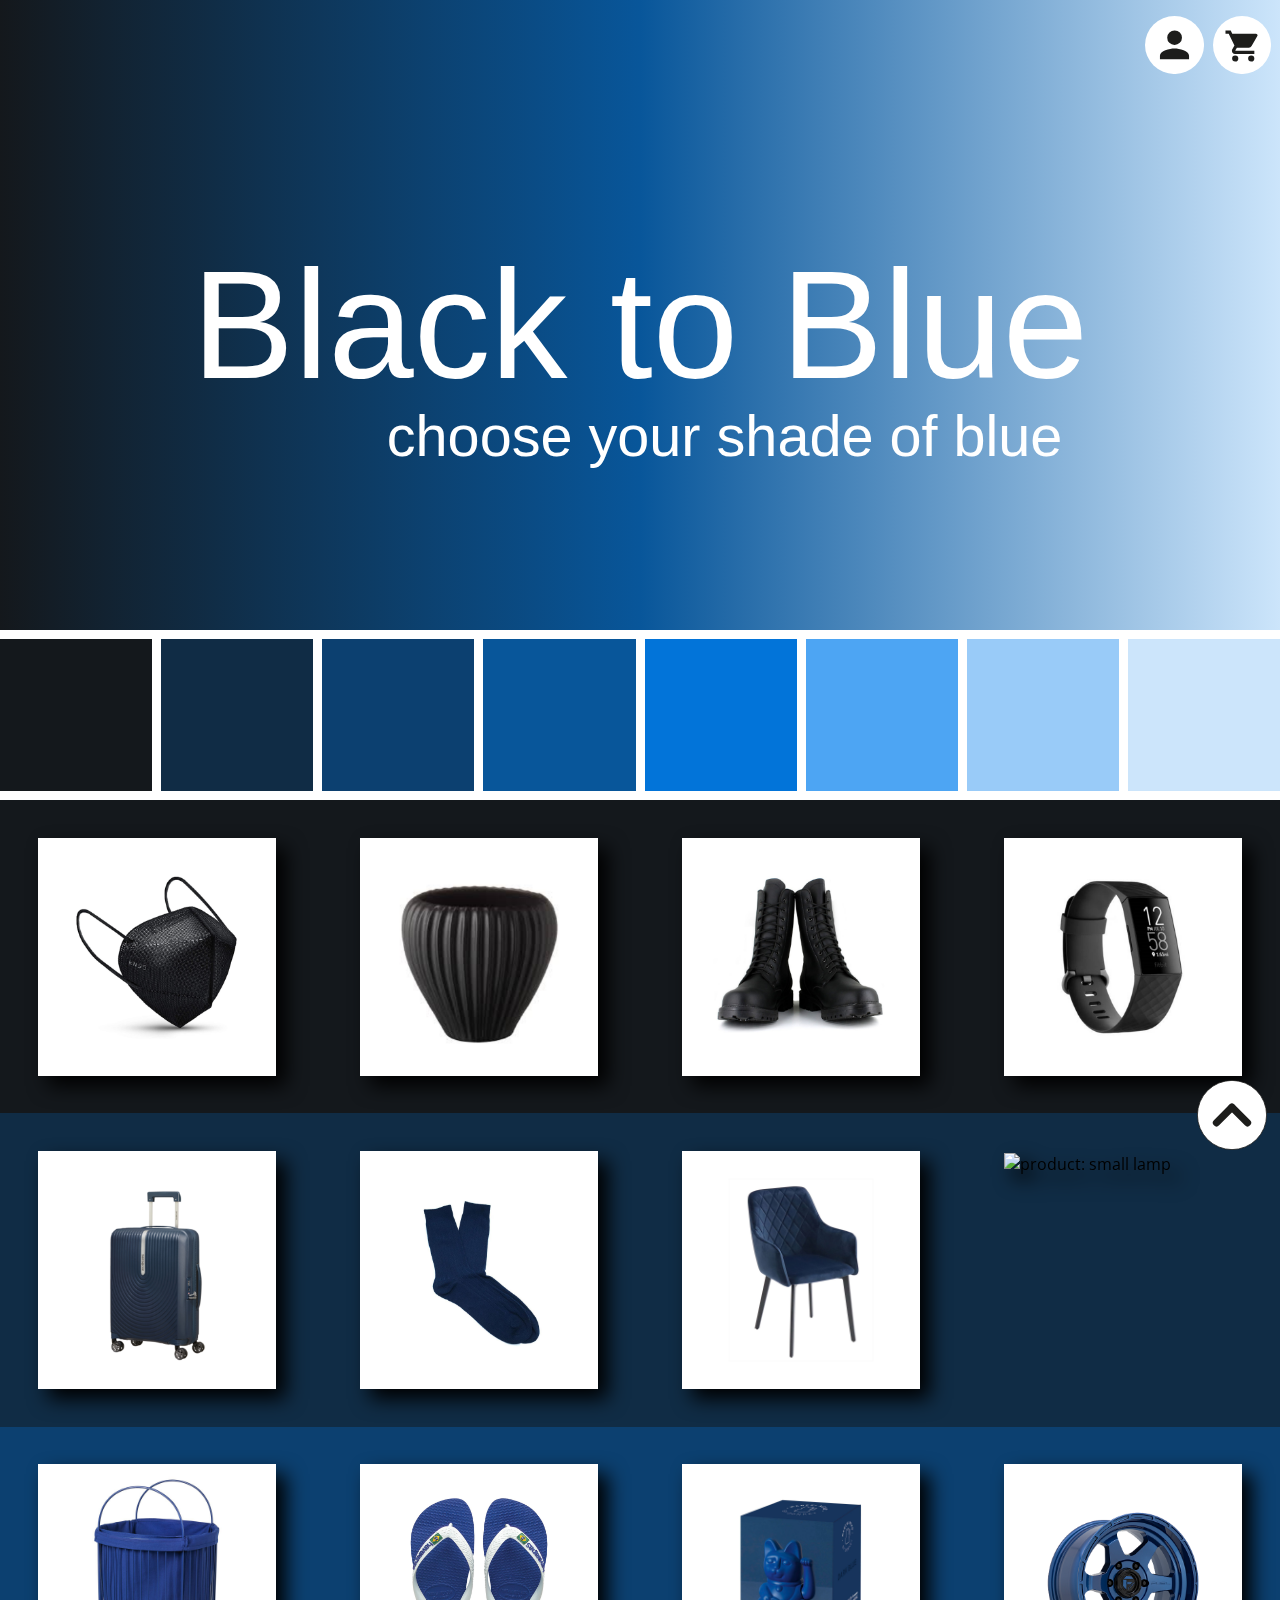
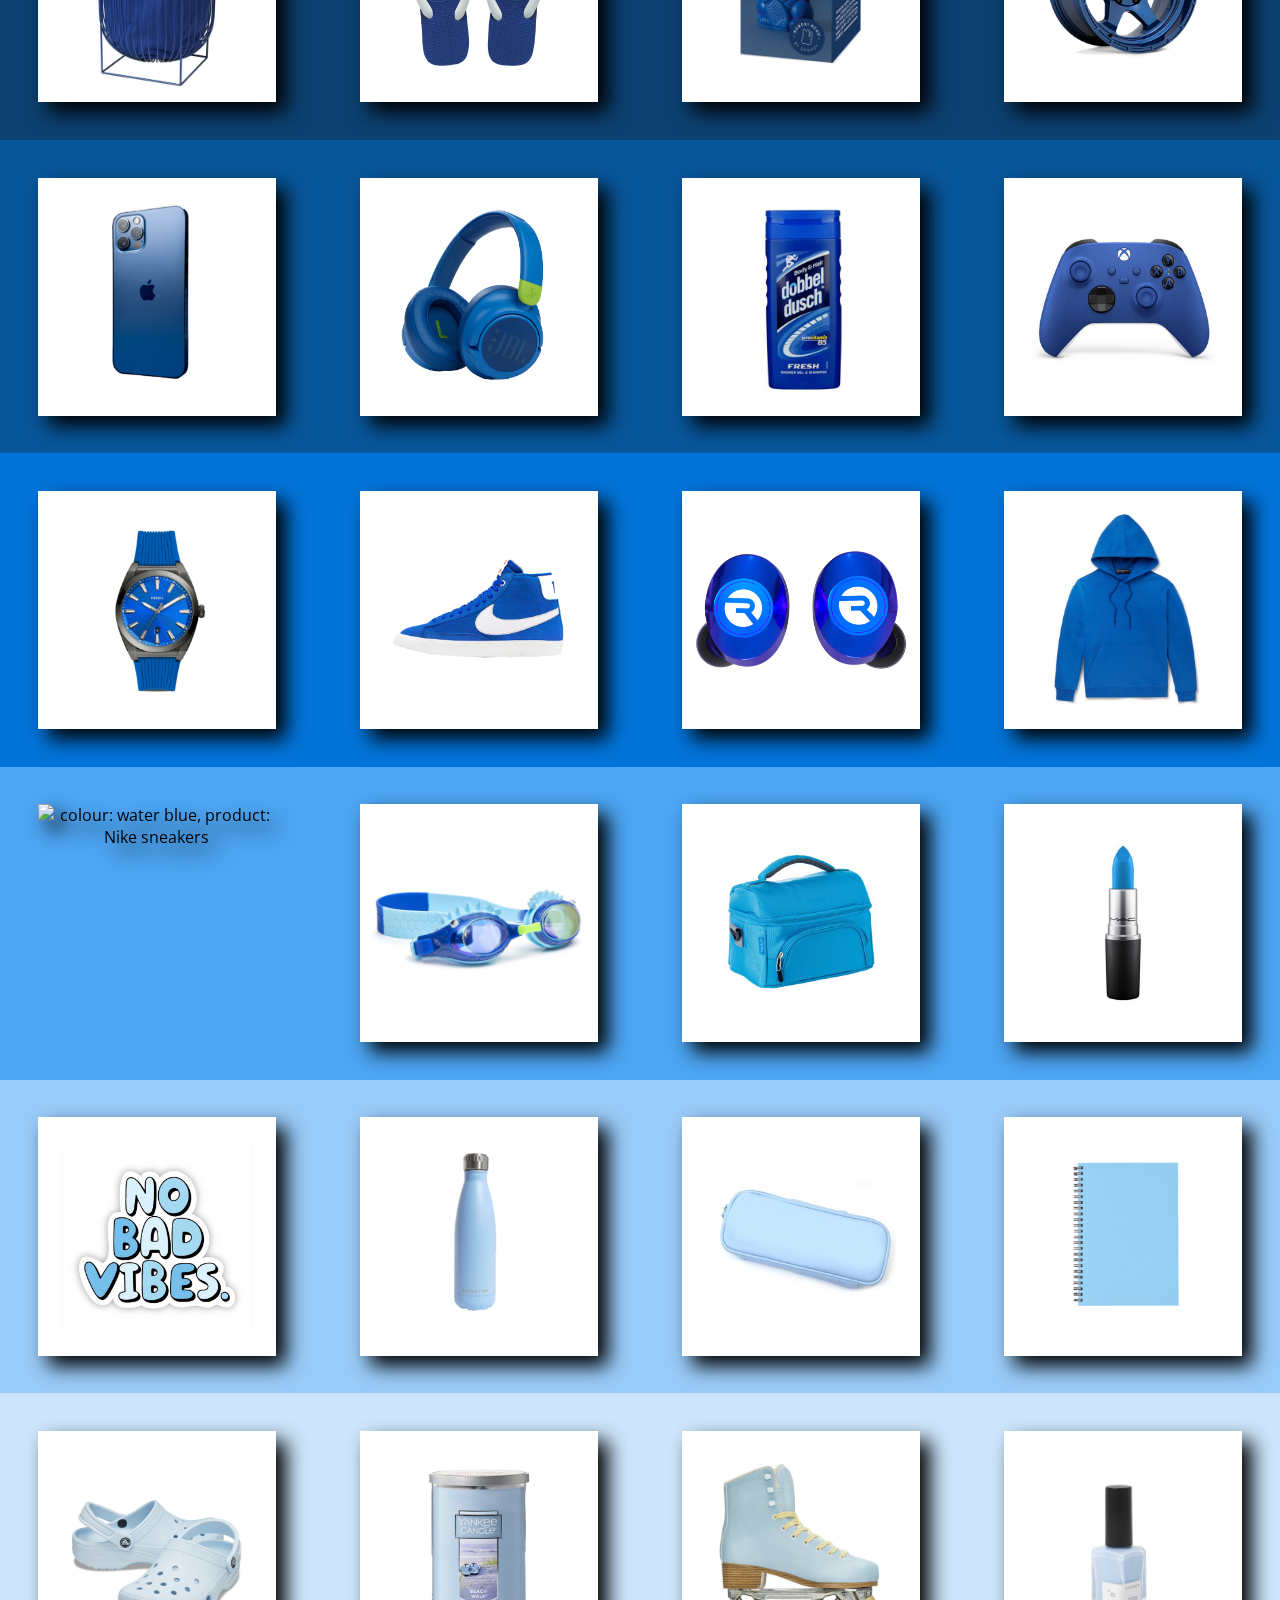
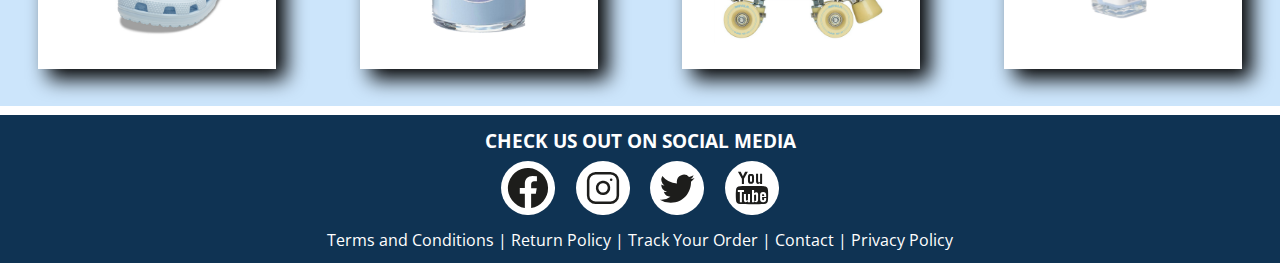
==== index.html @ 1ff7ddd4 "Changes" ====
<!DOCTYPE html>
<html lang="en">
<head>
    <meta charset="UTF-8">
    <meta http-equiv="X-UA-Compatible" content="IE=edge">
    <meta name="viewport" content="width=device-width, initial-scale=1.0">
    <link rel="stylesheet" type="text/css" href="reusables.css"/>
    <link rel="stylesheet" type="text/css" href="index.css"/>
    <link rel="stylesheet" href="https://use.typekit.net/ugk7ood.css">
    <title>Black to Blue</title>
</head>
<body>
    <main>
        <div class="navigation">
            <div class="navigation-left"></div>
            <div class="navigation-center"></div>
            <div class="navigation-right">
                <a href="account.html"><img class="upper-icon" src="Icons/icon-account.svg"></a>
                <a href="shoppingcart.html"><img class="upper-icon" src="Icons/icon-shopping-cart.svg"></a>
            </div>
        </div>
        <div class="landing-page">
            <div class="header">
                <p class="main-header font"> Black to Blue </p>
                <a href="#shades-of-blue" class="sub-header font"> choose your shade of blue </a>
            </div>
        </div>
        <div id="shades-of-blue">
            <div class="shade shade-01"><a class="colour-link" href="#products-in-shade-01"></a></div>
            <div class="shade shade-02"><a class="colour-link" href="#products-in-shade-02"></a></div>
            <div class="shade shade-03"><a class="colour-link" href="#products-in-shade-03"></a></div>
            <div class="shade shade-04"><a class="colour-link" href="#products-in-shade-04"></a></div>
            <div class="shade shade-05"><a class="colour-link" href="#products-in-shade-05"></a></div>
            <div class="shade shade-06"><a class="colour-link" href="#products-in-shade-06"></a></div>
            <div class="shade shade-07"><a class="colour-link" href="#products-in-shade-07"></a></div>
            <div class="shade shade-08"><a class="colour-link" href="#products-in-shade-08"></a></div>
        </div>
        <div class="products-in-shade" id="products-in-shade-01">
            <div class="product"><img class="product-image" src="Products/shade-01-product-01.png" alt="product: face mask"></div>
            <div class="product"><img class="product-image" src="Products/shade-01-product-02.png" alt="product: vase"></div>
            <div class="product"><img class="product-image" src="Products/shade-01-product-03.png" alt="product: military shoes"></div>
            <div class="product"><img class="product-image" src="Products/shade-01-product-04.png" alt="product: smartwatch"></div>
        </div>
        <div class="products-in-shade" id="products-in-shade-02">
            <div class="product"><img class="product-image" src="Products/shade-02-product-01.png" alt="product: travel suitcase"></div>
            <div class="product"><img class="product-image" src="Products/shade-02-product-02.png" alt="product: long socks"></div>
            <div class="product"><img class="product-image" src="Products/shade-02-product-03.png" alt="product: elegant chair"></div>
            <div class="product"><img class="product-image" src="Products/shade-02-product-04.png" alt="product: small lamp"></div>
        </div>
        <div class="products-in-shade" id="products-in-shade-03">
            <div class="product"><img class="product-image" src="Products/shade-03-product-01.png" alt="product: hamper"></div>
            <div class="product"><img class="product-image" src="Products/shade-03-product-02.png" alt="product: flip flops"></div>
            <div class="product"><img class="product-image" src="Products/shade-03-product-03.png" alt="product: Japanese good luck talisman"></div>
            <div class="product"><img class="product-image" src="Products/shade-03-product-04.png" alt="product: rim"></div>
        </div>
        <div class="products-in-shade" id="products-in-shade-04">
            <div class="product"><img class="product-image" src="Products/shade-04-product-01.png" alt="colour: medium blue, product: IPhone case"></div>
            <div class="product"><img class="product-image" src="Products/shade-04-product-02.png" alt="colour: medium blue, product: headphones"></div>
            <div class="product"><img class="product-image" src="Products/shade-04-product-03.png" alt="colour: medium blue, product: shower gel"></div>
            <div class="product"><img class="product-image" src="Products/shade-04-product-04.png" alt="colour: medium blue, product: XBox controller"></div>
        </div>
        <div class="products-in-shade" id="products-in-shade-05">
            <div class="product">
                <a href="productpage.html">
                    <img class="product-image" src="Products/shade-05-product-01.png" alt="colour: water blue, product: elegant watch">
                </a>
            </div>
            <div class="product"><img class="product-image" src="Products/shade-05-product-02.png" alt="colour: water blue, product: Nike sneakers"></div>
            <div class="product"><img class="product-image" src="Products/shade-05-product-03.png" alt="colour: water blue, product: earbuds"></div>
            <div class="product"><img class="product-image" src="Products/shade-05-product-04.png" alt="colour: water blue, product: long-sleeve hoodie"></div>
        </div>
        <div class="products-in-shade" id="products-in-shade-06">
            <div class="product"><img class="product-image" src="Products/shade-06-product-01.png" alt="colour: water blue, product: Nike sneakers"></div>
            <div class="product"><img class="product-image" src="Products/shade-06-product-02.png" alt="colour: water blue, product: Nike sneakers"></div>
            <div class="product"><img class="product-image" src="Products/shade-06-product-03.png" alt="colour: water blue, product: Nike sneakers"></div>
            <div class="product"><img class="product-image" src="Products/shade-06-product-04.png" alt="colour: water blue, product: Nike sneakers"></div>
        </div>
        <div class="products-in-shade" id="products-in-shade-07">
            <div class="product"><img class="product-image" src="Products/shade-07-product-01.png"></div>
            <div class="product"><img class="product-image" src="Products/shade-07-product-02.png"></div>
            <div class="product"><img class="product-image" src="Products/shade-07-product-03.png"></div>
            <div class="product"><img class="product-image" src="Products/shade-07-product-04.png"></div>
        </div>
        <div class="products-in-shade" id="products-in-shade-08">
            <div class="product"><img class="product-image" src="Products/shade-08-product-01.png"></div>
            <div class="product"><img class="product-image" src="Products/shade-08-product-02.png"></div>
            <div class="product"><img class="product-image" src="Products/shade-08-product-03.png"></div>
            <div class="product"><img class="product-image" src="Products/shade-08-product-04.png"></div>
        </div>
        <div class="scroll-up-button-space">
            <a class="scroll-up" href="#">
                <img class="scroll-up-button" src="Icons/icon-scroll-up.svg">
            </a>
        </div>
    </main>
    <footer>
        <p class="footer-text footer-connect"> CHECK US OUT ON SOCIAL MEDIA </p>
        <div class="footer-icons">
            <img class="footer-icon" src="Icons/icon-footer-facebook.svg">
            <img class="footer-icon" src="Icons/icon-footer-instagram.svg">
            <img class="footer-icon" src="Icons/icon-footer-twitter.svg">
            <img class="footer-icon" src="Icons/icon-footer-youtube.svg">
        </div>
        <p class="footer-text footer-links"> Terms and Conditions | Return Policy | Track Your Order | Contact | Privacy Policy </p>
    </footer>
</body>
</html>
---- reusables.css ----
@import url("https://fonts.googleapis.com/css2?family=Open+Sans&display=swap");

* {
  --blue-shade-01: #14181c;
  --blue-shade-02: #102c45;
  --blue-shade-03: #0c4070;
  --blue-shade-04: #08569a;
  --blue-shade-05: #0274d9;
  --blue-shade-06: #4da5f3;
  --blue-shade-07: #99cbf8;
  --blue-shade-08: #cce5fb;
  --gradient: linear-gradient(270deg, #cce5fb 0%, #08569a 50%, #14181c 100%);
}

body {
  display: flex;
  flex-direction: column;
  height: 100vh;
}

.font {
  font-family: modish, sans-serif;
  font-style: normal;
}

/* NAVIGATION BAR */
.navigation {
  background: var(--gradient);
  display: flex;
  align-content: center;
  position: relative;
  width: 100%;
  height: 10vh;
}

.navigation-left {
  width: 15%;
  display: flex;
  align-items: center;
  float: left;
  padding-left: 0.7vw;
}

.navigation-center {
  width: 70%;
  display: flex;
  align-content: center;
  justify-content: center;
  color: white;
  font-size: 5vh;
}

.navigation-right {
  justify-content: end;
  width: 15%;
  display: flex;
  align-items: center;
  column-gap: 0.7vw;
  padding-right: 0.7vw;
}

.upper-icon {
  height: 6.5vh;
  float: right;
}

.upper-icon:hover {
  transform: scale(1.1);
}

/* FOOTER */
footer {
  margin-top: auto;
  padding: 1.3vh 0 1.3vh 0;
  text-align: center;
  background-color: #0f3353;
}

.footer-text {
  color: white;
}

.footer-links {
  padding: 0.5% 1% 0 1%;
  font-size: 1em;
}

.footer-connect {
  font-size: 1.2em;
  font-weight: bold;
}

.footer-icons {
  display: flex;
  justify-content: center;
}

.footer-icon {
  height: 6vh;
  padding: 0.8vh 0.8vw 0.8vh;
}

.footer-icon:hover {
  transform: scale(1.1);
}

/* BLUE BUTTON */
.button-space {
  display: flex;
  justify-content: center;
}

.button {
  display: flex;
  align-items: center;
  justify-content: center;
  background-color: #08569a;
  color: white;
  text-decoration: none;
  font-weight: bold;
  width: 25vw;
  height: 8vh;
  margin-top: 4vh;
  margin-bottom: 2vh;
  font-size: 3.2vh;
}

/* TABLET AND MOBILE OPTIMISED */
@media (max-width: 768px) {
  .footer-connect {
    font-size: 1.2em;
  }

  .footer-links {
    font-size: 0.9em;
  }

  .upper-icon {
    height: 6vh;
  }

  .footer-icon {
    padding: 0.8vh 1.3vw 0.8vh;
  }
}

@media (max-width: 425px) {
  .footer-connect {
    font-size: 1em;
  }

  .footer-icon {
    padding: 1.3vh 3vw 1.3vh;
  }

  .navigation-right {
    column-gap: 1.7vw;
    padding-right: 1.7vw;
  }
}
---- index.css ----
* {
  scroll-behavior: smooth;
  font-family: "Open Sans";
  margin: 0;
  padding: 0;
}

body {
  width: 100%;
}

/* SCROLL UP BUTTON */
.scroll-up-button-space {
  position: absolute;
  top: 120vh;
  bottom: 0.5vw;
  right: 1vw;
}

.scroll-up {
  position: -webkit-sticky;
  position: sticky;
  top: 95vh;
}

.scroll-up-button {
  width: 5.5vw;
}

/* LANDING PAGE */
main {
  width: 100%;
  position: relative;
  margin-bottom: 0.7vw;
}

.landing-page {
  width: 100%;
  height: 60vh;
  display: table;
  margin-bottom: 0.7vw;
  background: var(--gradient);
}

.header {
  display: table-cell;
  vertical-align: middle;
}

.main-header {
  display: block;
  position: relative;
  text-align: center;
  color: white;
  font-size: 12vw;
  line-height: 1em;
}

.sub-header {
  text-align: right;
  color: white;
  display: block;
  text-decoration: none;
  font-size: 4.5vw;
  line-height: 1.2em;
  padding-right: 17vw;
}

/* SHADES OF BLUE */
#shades-of-blue {
  display: grid;
  grid-template-columns: repeat(8, 1fr);
  grid-column-gap: 0.7vw;
  z-index: 1;
}

.shade {
  position: relative;
  display: block;
  aspect-ratio: 1;
}

.shade:hover {
  transform: scale(0.95);
}

.colour-link {
  position: absolute;
  z-index: 2;
  width: 100%;
  height: 100%;
  top: 0;
  left: 0;
}

.shade-01 {
  grid-column: 1 / 2;
  background: var(--blue-shade-01);
}

.shade-02 {
  grid-column: 2 / 3;
  background: var(--blue-shade-02);
}

.shade-03 {
  grid-column: 3 / 4;
  background: var(--blue-shade-03);
}

.shade-04 {
  grid-column: 4 / 5;
  background: var(--blue-shade-04);
}

.shade-05 {
  grid-column: 5 / 6;
  background: var(--blue-shade-05);
}

.shade-06 {
  grid-column: 6 / 7;
  background: var(--blue-shade-06);
}

.shade-07 {
  grid-column: 7 / 8;
  background: var(--blue-shade-07);
}

.shade-08 {
  grid-column: 8 / 9;
  background: var(--blue-shade-08);
}

/* PRODUCTS */
.products-in-shade {
  display: grid;
  grid-template-columns: repeat(4, 1fr);
  grid-column-gap: 0.7vw;
}

#products-in-shade-01 {
  margin-top: 0.7vw;
  background: var(--blue-shade-01);
}

#products-in-shade-02 {
  background: var(--blue-shade-02);
}

#products-in-shade-03 {
  background: var(--blue-shade-03);
}

#products-in-shade-04 {
  background: var(--blue-shade-04);
}

#products-in-shade-05 {
  background: var(--blue-shade-05);
}

#products-in-shade-06 {
  background: var(--blue-shade-06);
}

#products-in-shade-07 {
  background: var(--blue-shade-07);
}

#products-in-shade-08 {
  background: var(--blue-shade-08);
}

.product {
  aspect-ratio: 1;
  padding: 12%;
}

.product-image {
  width: 100%;
  text-align: center;
  vertical-align: middle;
  filter: drop-shadow(10px 10px 10px black);
}

.product-image:hover {
  transform: scale(1.1);
}

/* TABLET AND MOBILE OPTIMISED */
@media (max-width: 768px) {
  .landing-page {
    height: 40vh;
  }

  #shades-of-blue {
    grid-template-columns: repeat(4, 1fr);
    grid-template-rows: repeat(2, 1fr);
    grid-row-gap: 0.7vw;
  }

  .shade-01 {
    grid-column: 1 / 2;
    grid-row: 1 / 2;
  }

  .shade-02 {
    grid-column: 1 / 2;
    grid-row: 2 / 3;
  }

  .shade-03 {
    grid-column: 2 / 3;
    grid-row: 1 / 2;
  }

  .shade-04 {
    grid-column: 2 / 3;
    grid-row: 2 / 3;
  }

  .shade-05 {
    grid-column: 3 / 4;
    grid-row: 1 / 2;
  }

  .shade-06 {
    grid-column: 3 / 4;
    grid-row: 2 / 3;
  }

  .shade-07 {
    grid-column: 4 / 5;
    grid-row: 1 / 2;
  }

  .shade-08 {
    grid-column: 4 / 5;
    grid-row: 2 / 3;
  }

  .scroll-up-button-space {
    top: 140vh;
  }

  .scroll-up-button {
    width: 8vw;
  }
}

@media (max-width: 425px) {
  .products-in-shade {
    display: grid;
    grid-template-columns: repeat(2, 1fr);
  }

  .scroll-up-button-space {
    top: 100vh;
  }

  .scroll-up-button {
    width: 15vw;
  }
}
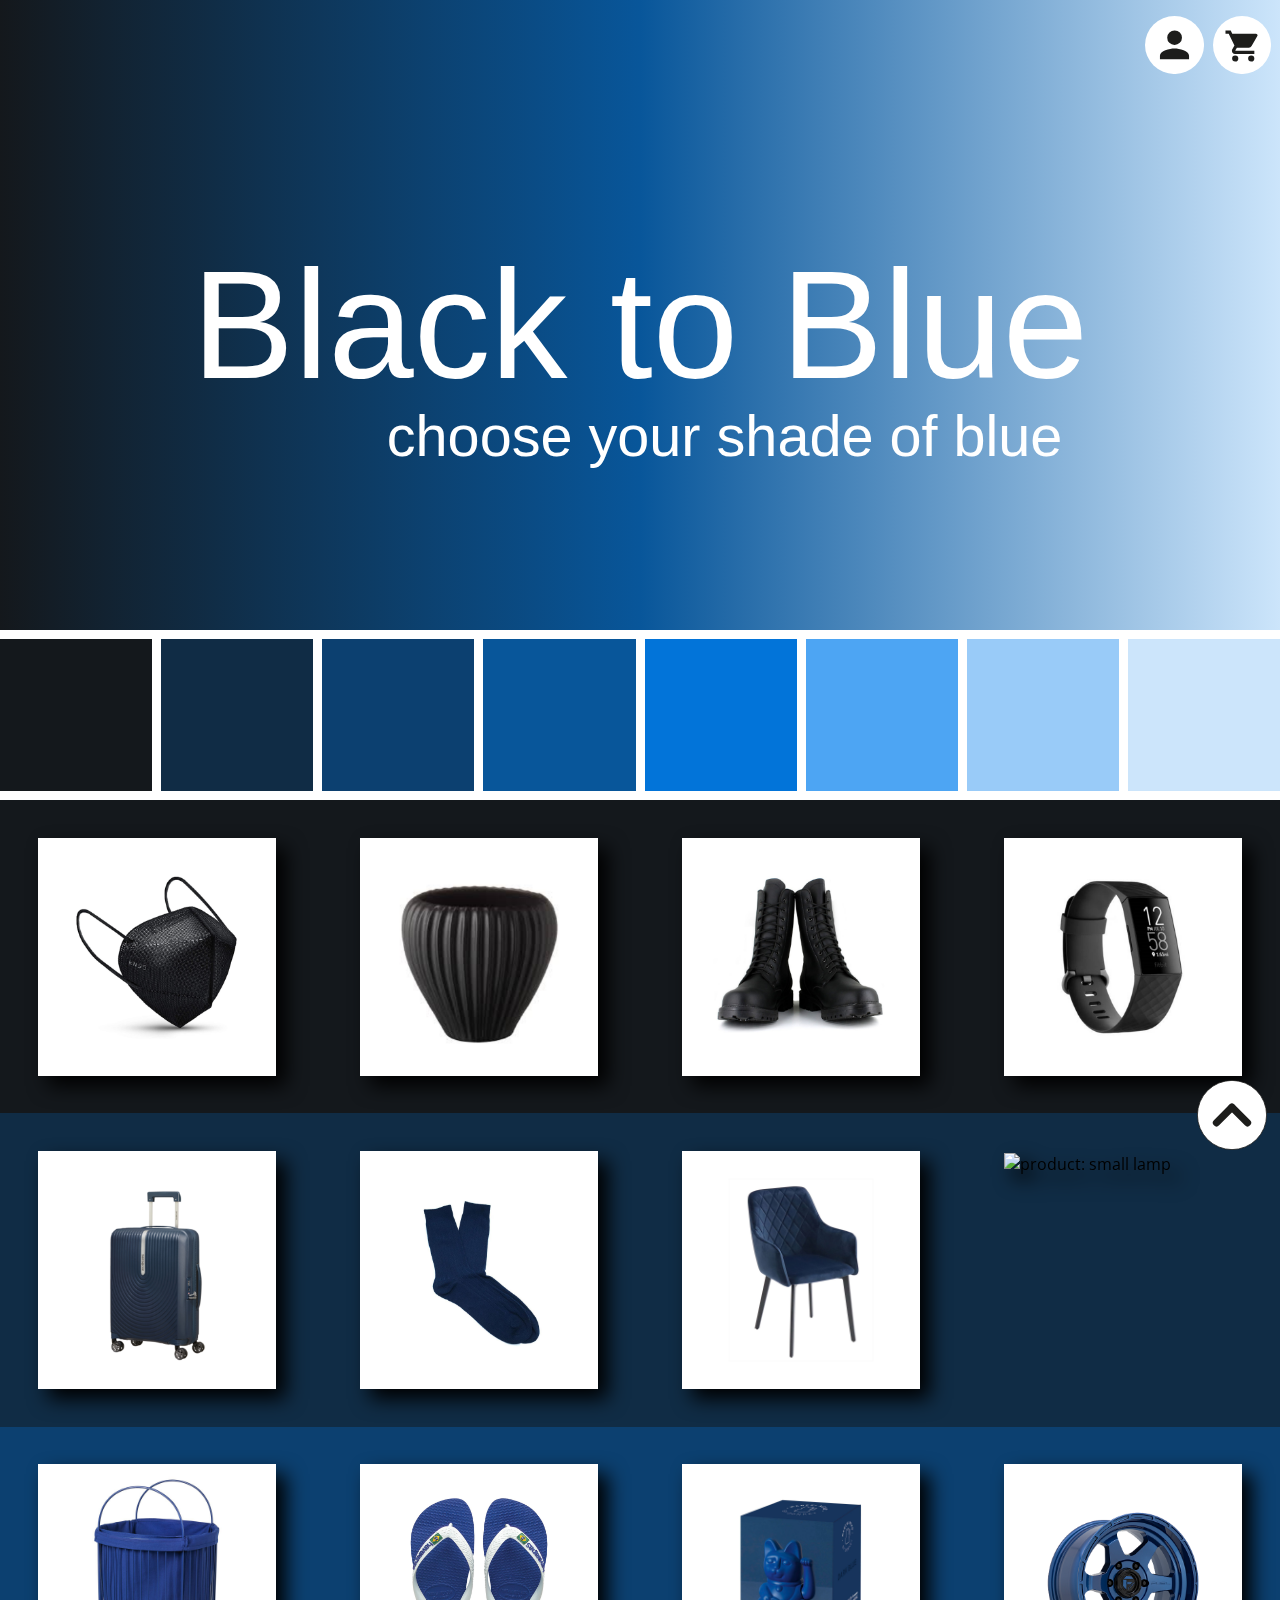
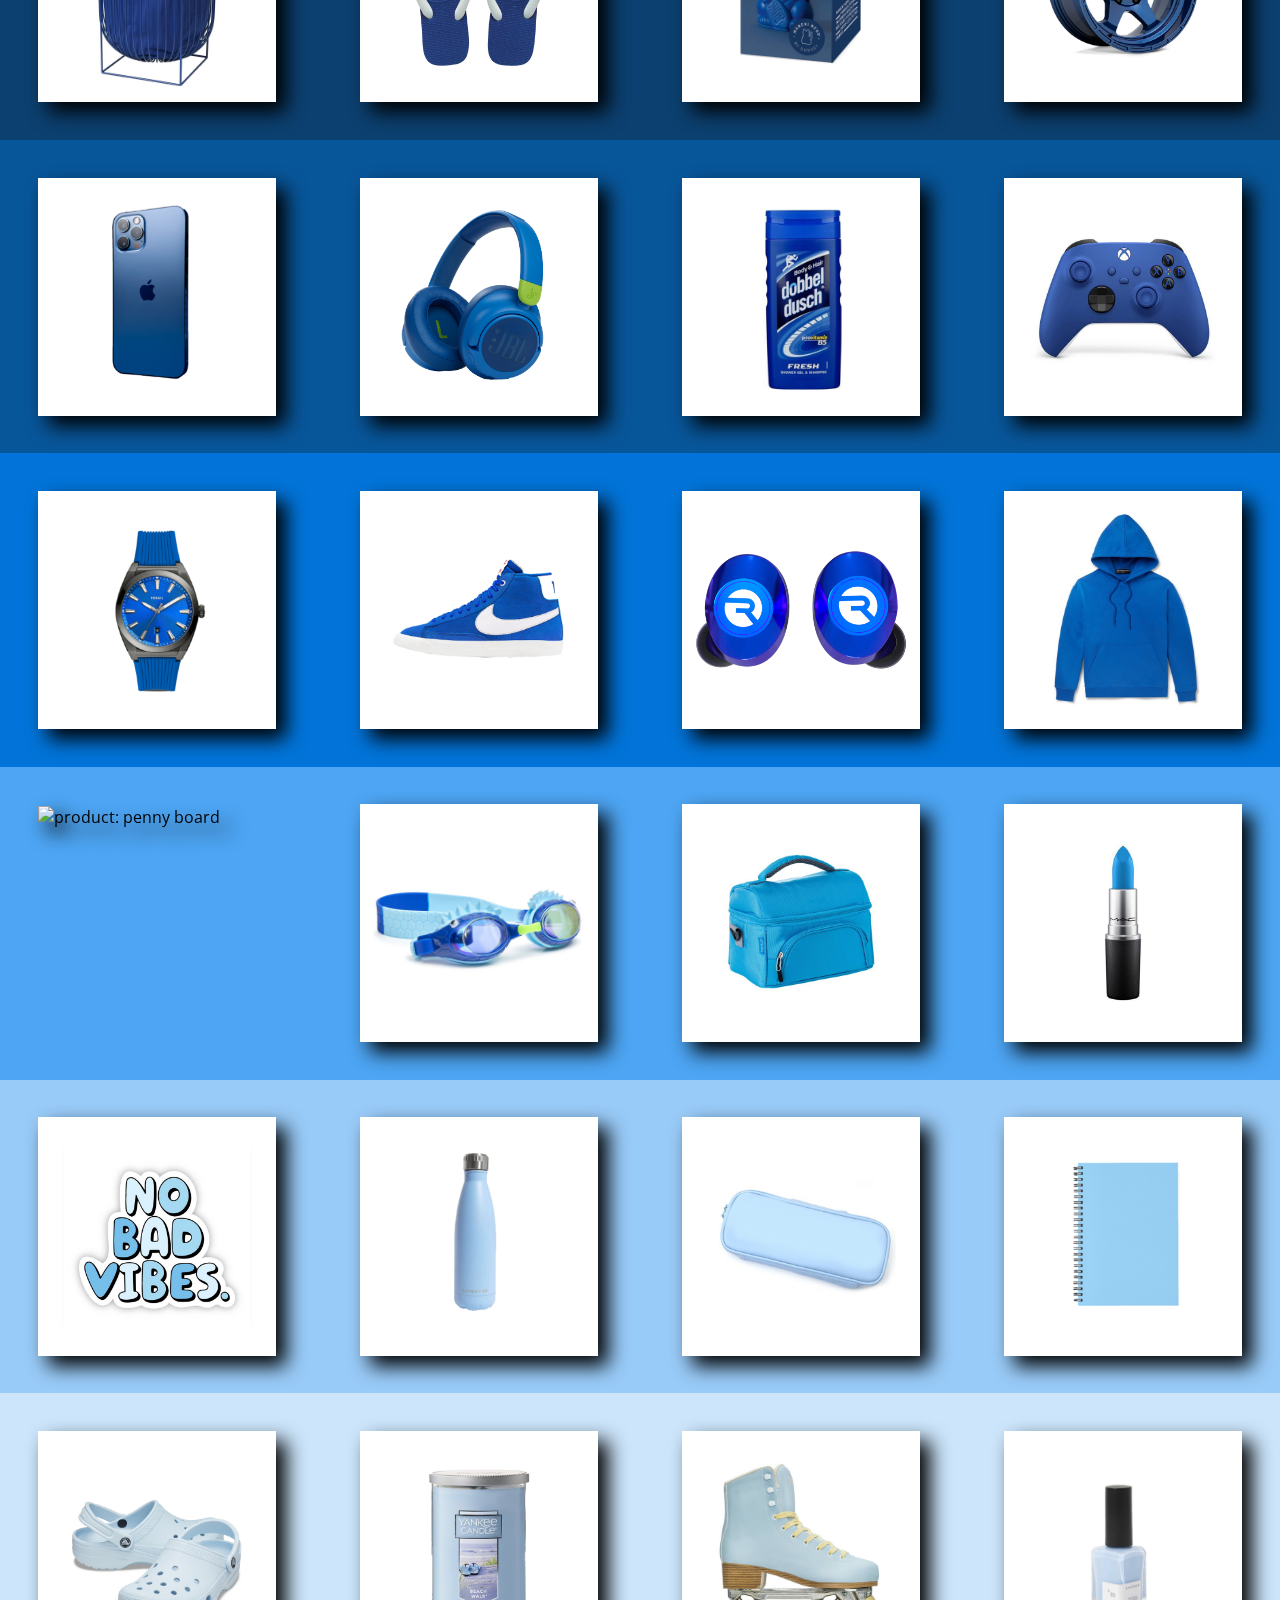
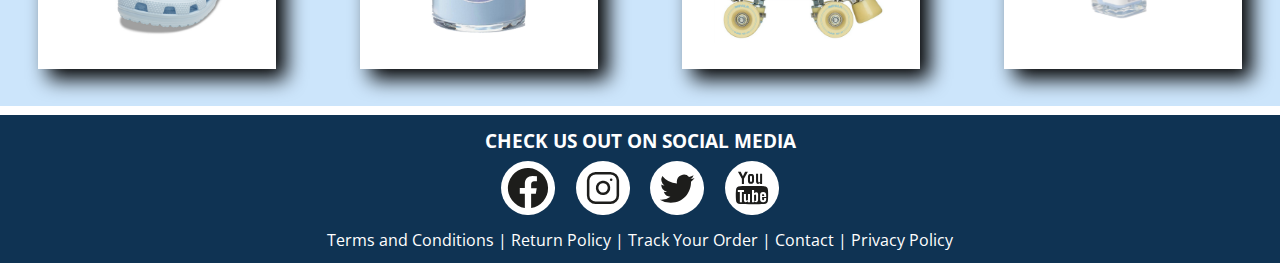
==== commit 3a5b8e82: "Code optimised" ====
--- a/index.html
+++ b/index.html
@@ -54,38 +54,38 @@
             <div class="product"><img class="product-image" src="Products/shade-03-product-04.png" alt="product: rim"></div>
         </div>
         <div class="products-in-shade" id="products-in-shade-04">
-            <div class="product"><img class="product-image" src="Products/shade-04-product-01.png" alt="colour: medium blue, product: IPhone case"></div>
-            <div class="product"><img class="product-image" src="Products/shade-04-product-02.png" alt="colour: medium blue, product: headphones"></div>
-            <div class="product"><img class="product-image" src="Products/shade-04-product-03.png" alt="colour: medium blue, product: shower gel"></div>
-            <div class="product"><img class="product-image" src="Products/shade-04-product-04.png" alt="colour: medium blue, product: XBox controller"></div>
+            <div class="product"><img class="product-image" src="Products/shade-04-product-01.png" alt="product: IPhone case"></div>
+            <div class="product"><img class="product-image" src="Products/shade-04-product-02.png" alt="product: headphones"></div>
+            <div class="product"><img class="product-image" src="Products/shade-04-product-03.png" alt="product: shower gel"></div>
+            <div class="product"><img class="product-image" src="Products/shade-04-product-04.png" alt="product: XBox controller"></div>
         </div>
         <div class="products-in-shade" id="products-in-shade-05">
             <div class="product">
                 <a href="productpage.html">
-                    <img class="product-image" src="Products/shade-05-product-01.png" alt="colour: water blue, product: elegant watch">
+                    <img class="product-image" src="Products/shade-05-product-01.png" alt="product: elegant watch">
                 </a>
             </div>
-            <div class="product"><img class="product-image" src="Products/shade-05-product-02.png" alt="colour: water blue, product: Nike sneakers"></div>
-            <div class="product"><img class="product-image" src="Products/shade-05-product-03.png" alt="colour: water blue, product: earbuds"></div>
-            <div class="product"><img class="product-image" src="Products/shade-05-product-04.png" alt="colour: water blue, product: long-sleeve hoodie"></div>
+            <div class="product"><img class="product-image" src="Products/shade-05-product-02.png" alt="product: Nike sneakers"></div>
+            <div class="product"><img class="product-image" src="Products/shade-05-product-03.png" alt="product: earbuds"></div>
+            <div class="product"><img class="product-image" src="Products/shade-05-product-04.png" alt="product: long-sleeve hoodie"></div>
         </div>
         <div class="products-in-shade" id="products-in-shade-06">
-            <div class="product"><img class="product-image" src="Products/shade-06-product-01.png" alt="colour: water blue, product: Nike sneakers"></div>
-            <div class="product"><img class="product-image" src="Products/shade-06-product-02.png" alt="colour: water blue, product: Nike sneakers"></div>
-            <div class="product"><img class="product-image" src="Products/shade-06-product-03.png" alt="colour: water blue, product: Nike sneakers"></div>
-            <div class="product"><img class="product-image" src="Products/shade-06-product-04.png" alt="colour: water blue, product: Nike sneakers"></div>
+            <div class="product"><img class="product-image" src="Products/shade-06-product-01.png" alt="product: penny board"></div>
+            <div class="product"><img class="product-image" src="Products/shade-06-product-02.png" alt="product: swimming goggles"></div>
+            <div class="product"><img class="product-image" src="Products/shade-06-product-03.png" alt="product: lunch bag"></div>
+            <div class="product"><img class="product-image" src="Products/shade-06-product-04.png" alt="product: lipstick"></div>
         </div>
         <div class="products-in-shade" id="products-in-shade-07">
-            <div class="product"><img class="product-image" src="Products/shade-07-product-01.png"></div>
-            <div class="product"><img class="product-image" src="Products/shade-07-product-02.png"></div>
-            <div class="product"><img class="product-image" src="Products/shade-07-product-03.png"></div>
-            <div class="product"><img class="product-image" src="Products/shade-07-product-04.png"></div>
+            <div class="product"><img class="product-image" src="Products/shade-07-product-01.png" alt="product: stickers"></div>
+            <div class="product"><img class="product-image" src="Products/shade-07-product-02.png" alt="product: water bottle"></div>
+            <div class="product"><img class="product-image" src="Products/shade-07-product-03.png" alt="product: pencil case"></div>
+            <div class="product"><img class="product-image" src="Products/shade-07-product-04.png" alt="product: notebook"></div>
         </div>
         <div class="products-in-shade" id="products-in-shade-08">
-            <div class="product"><img class="product-image" src="Products/shade-08-product-01.png"></div>
-            <div class="product"><img class="product-image" src="Products/shade-08-product-02.png"></div>
-            <div class="product"><img class="product-image" src="Products/shade-08-product-03.png"></div>
-            <div class="product"><img class="product-image" src="Products/shade-08-product-04.png"></div>
+            <div class="product"><img class="product-image" src="Products/shade-08-product-01.png" alt="product: Crocs"></div>
+            <div class="product"><img class="product-image" src="Products/shade-08-product-02.png" alt="product: Yankee Candle"></div>
+            <div class="product"><img class="product-image" src="Products/shade-08-product-03.png" alt="product: roller skates"></div>
+            <div class="product"><img class="product-image" src="Products/shade-08-product-04.png" alt="product: nail polish"></div>
         </div>
         <div class="scroll-up-button-space">
             <a class="scroll-up" href="#">
--- a/reusables.css
+++ b/reusables.css
@@ -23,6 +23,21 @@
   font-style: normal;
 }
 
+/* HEADERS AND SUBHEADERS */
+.page-header {
+  font-size: 2vw;
+  font-weight: bold;
+  text-align: center;
+  margin-top: 3vh;
+}
+
+.page-subheader {
+  text-align: center;
+  font-weight: bold;
+  font-size: 1.5vw;
+  margin: 3vh 0 1.5vh 0;
+}
+
 /* NAVIGATION BAR */
 .navigation {
   background: var(--gradient);
@@ -34,7 +49,7 @@
 }
 
 .navigation-left {
-  width: 15%;
+  width: 25%;
   display: flex;
   align-items: center;
   float: left;
@@ -42,9 +57,9 @@
 }
 
 .navigation-center {
-  width: 70%;
+  width: 50%;
   display: flex;
-  align-content: center;
+  align-items: center;
   justify-content: center;
   color: white;
   font-size: 5vh;
@@ -52,7 +67,7 @@
 
 .navigation-right {
   justify-content: end;
-  width: 15%;
+  width: 25%;
   display: flex;
   align-items: center;
   column-gap: 0.7vw;
@@ -118,15 +133,15 @@
   color: white;
   text-decoration: none;
   font-weight: bold;
-  width: 25vw;
-  height: 8vh;
-  margin-top: 4vh;
-  margin-bottom: 2vh;
-  font-size: 3.2vh;
+  width: 23vw;
+  height: 7vh;
+  margin-top: 2.5vh;
+  margin-bottom: 2.5vh;
+  font-size: 2.4vh;
 }
 
 /* TABLET AND MOBILE OPTIMISED */
-@media (max-width: 768px) {
+@media (max-width: 768px) and (orientation: landscape) {
   .footer-connect {
     font-size: 1.2em;
   }
@@ -144,7 +159,16 @@
   }
 }
 
-@media (max-width: 425px) {
+@media (orientation: portrait) {
+  .page-header {
+    font-size: 6vw;
+  }
+
+  .page-subheader {
+    font-size: 2.2vh;
+    margin-bottom: 1.5vw;
+  }
+
   .footer-connect {
     font-size: 1em;
   }
@@ -157,4 +181,16 @@
     column-gap: 1.7vw;
     padding-right: 1.7vw;
   }
+
+  .navigation-center {
+    font-size: 4vh;
+  }
+
+  .upper-icon {
+    height: 4vh;
+  }
+
+  .button {
+    width: 60vw;
+  }
 }
--- a/index.css
+++ b/index.css
@@ -202,43 +202,35 @@
   }
 
   .shade-01 {
-    grid-column: 1 / 2;
-    grid-row: 1 / 2;
+    grid-area: 1 / 1 / 2 / 2;
   }
 
   .shade-02 {
-    grid-column: 1 / 2;
-    grid-row: 2 / 3;
+    grid-area: 2 / 1 / 3 / 2;
   }
 
   .shade-03 {
-    grid-column: 2 / 3;
-    grid-row: 1 / 2;
+    grid-area: 1 / 2 / 2 / 3;
   }
 
   .shade-04 {
-    grid-column: 2 / 3;
-    grid-row: 2 / 3;
+    grid-area: 2 / 2 / 3 / 3;
   }
 
   .shade-05 {
-    grid-column: 3 / 4;
-    grid-row: 1 / 2;
+    grid-area: 1 / 3 / 2 / 4;
   }
 
   .shade-06 {
-    grid-column: 3 / 4;
-    grid-row: 2 / 3;
+    grid-area: 2 / 3 / 3 / 4;
   }
 
   .shade-07 {
-    grid-column: 4 / 5;
-    grid-row: 1 / 2;
+    grid-area: 1 / 4 / 2 / 5;
   }
 
   .shade-08 {
-    grid-column: 4 / 5;
-    grid-row: 2 / 3;
+    grid-area: 2 / 4 / 3 / 5;
   }
 
   .scroll-up-button-space {
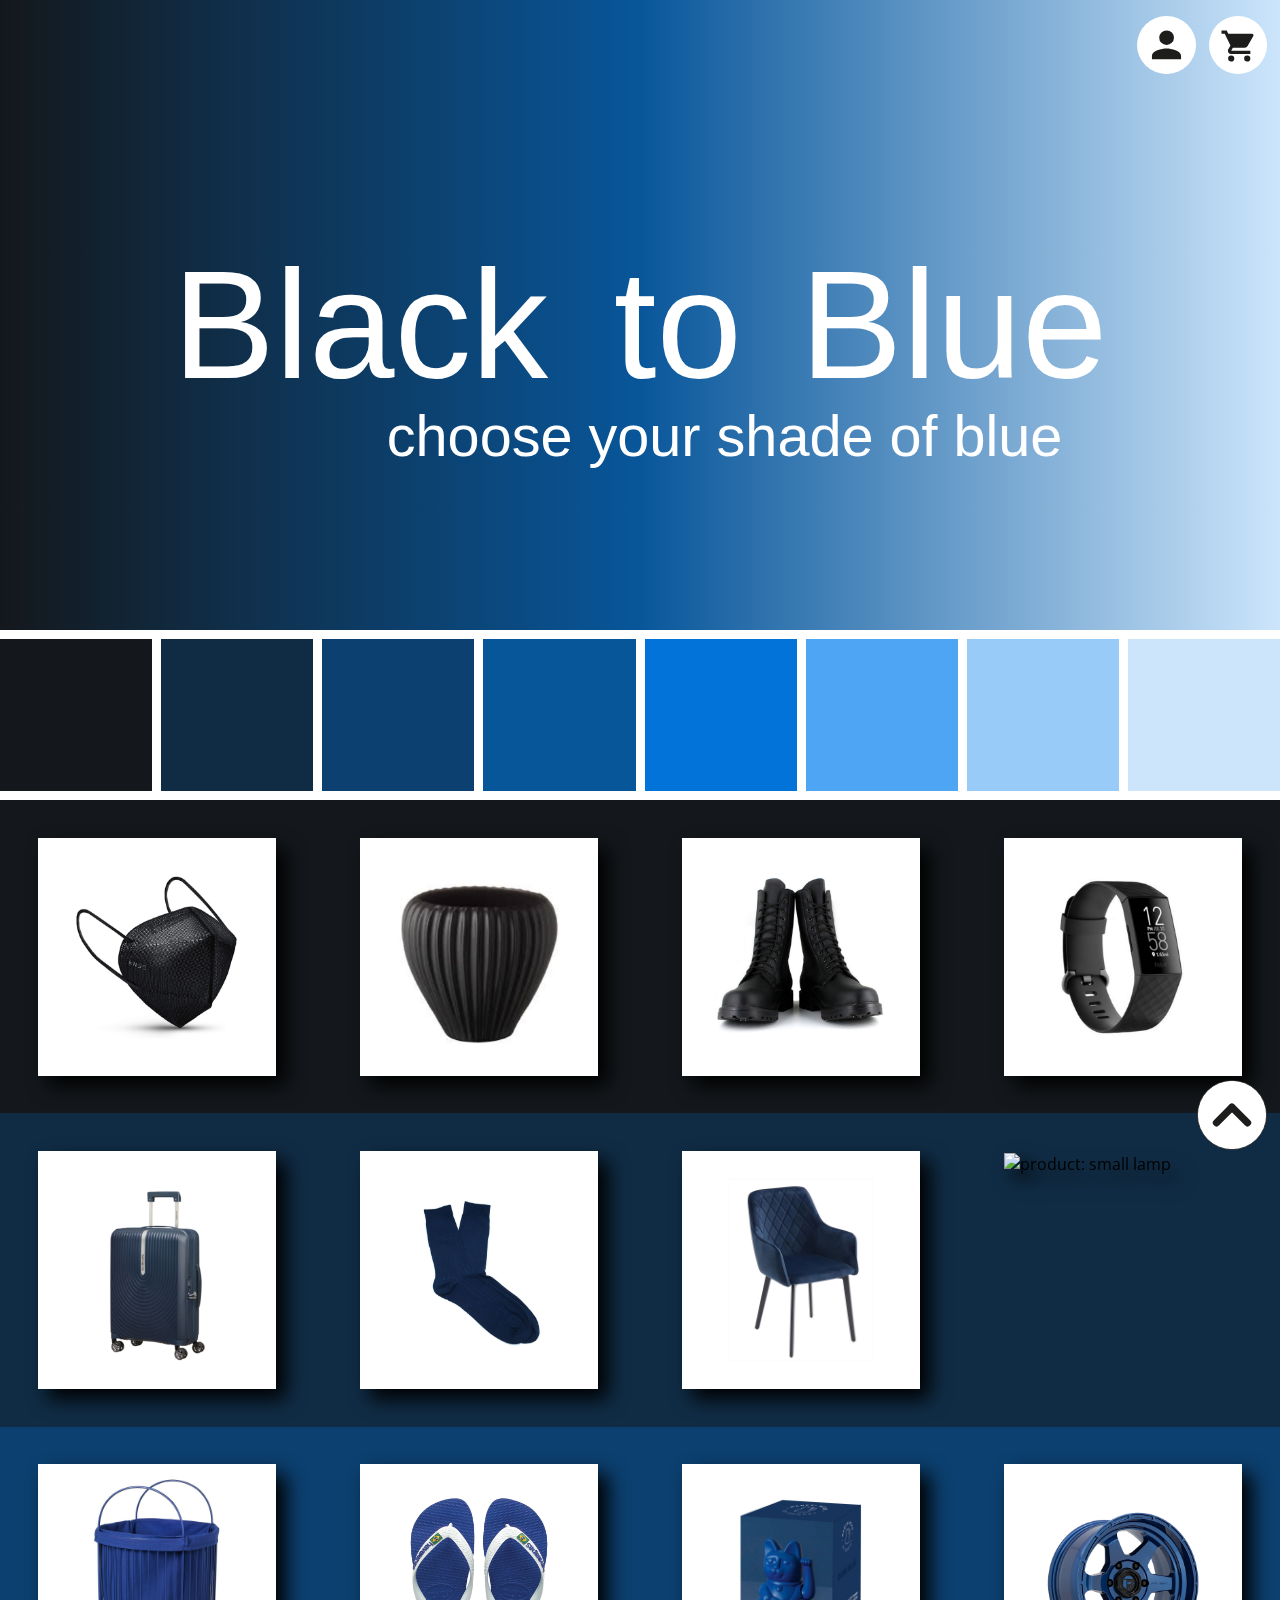
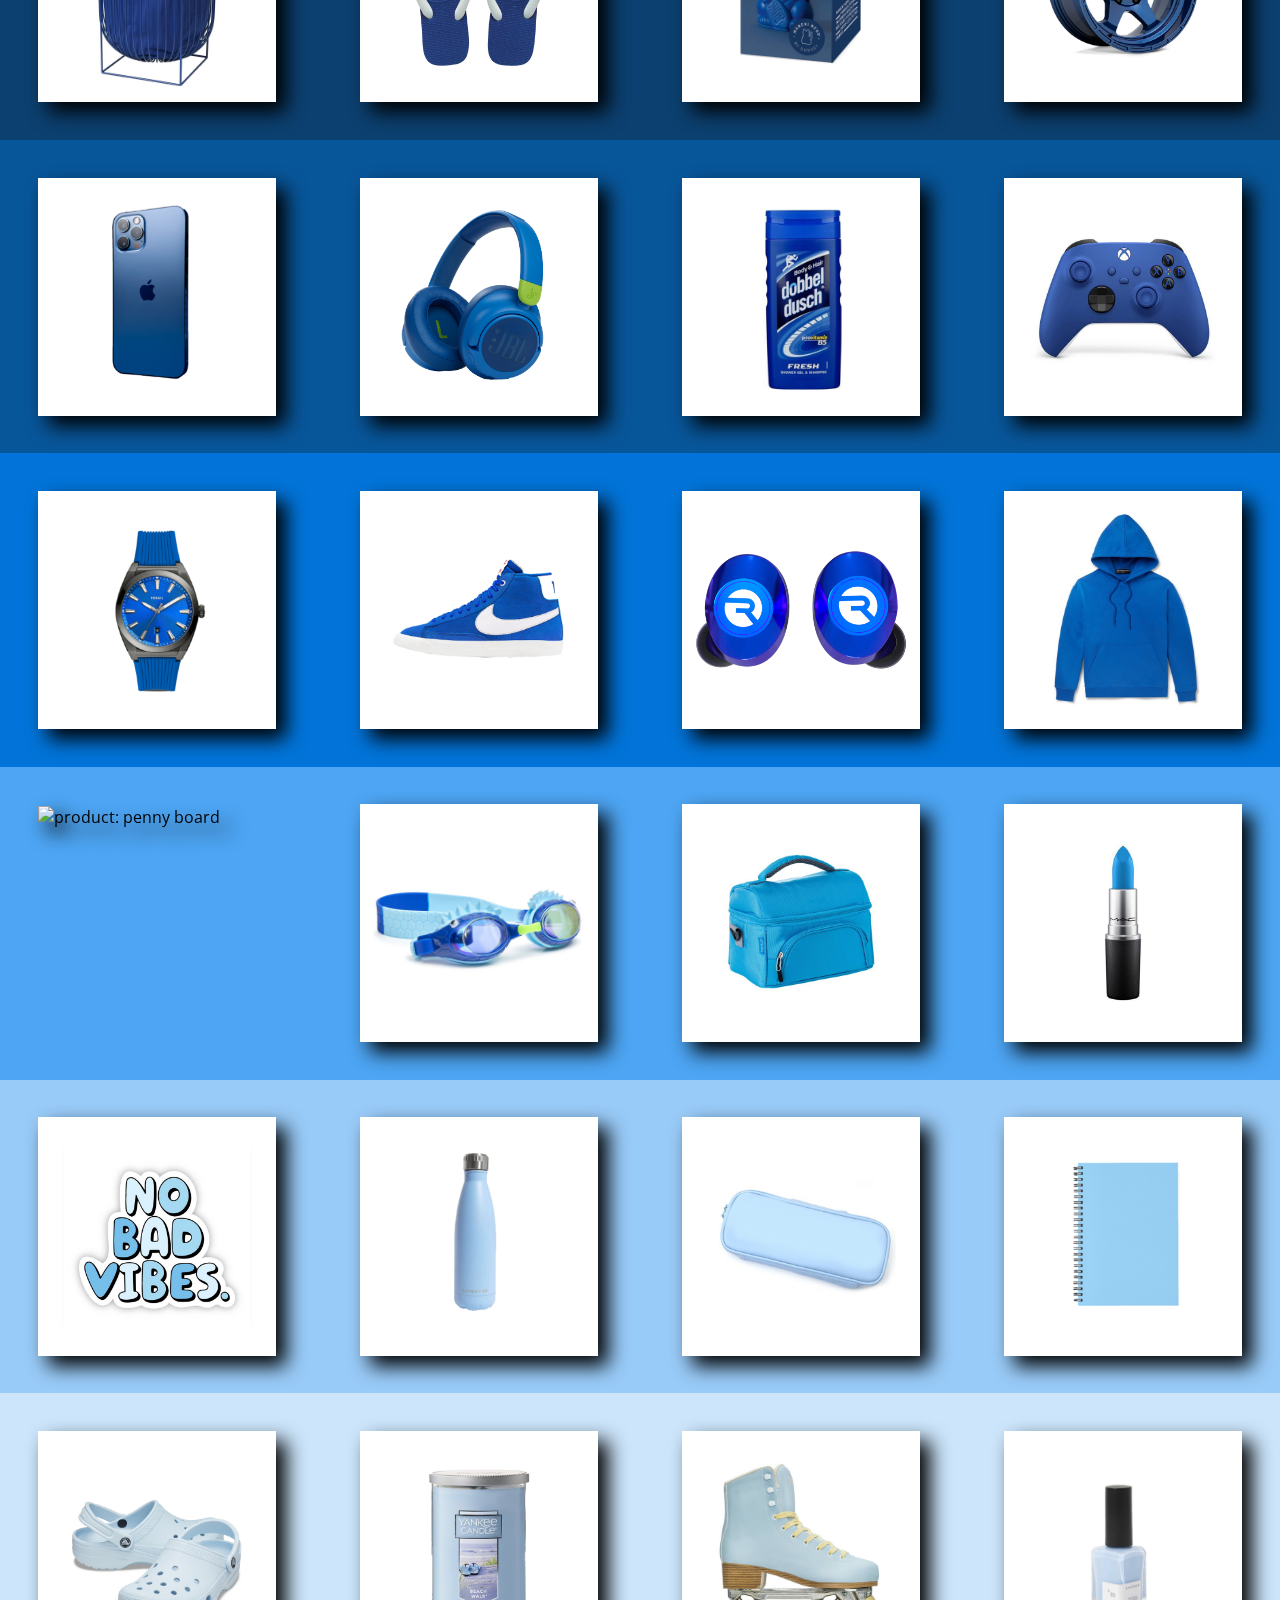
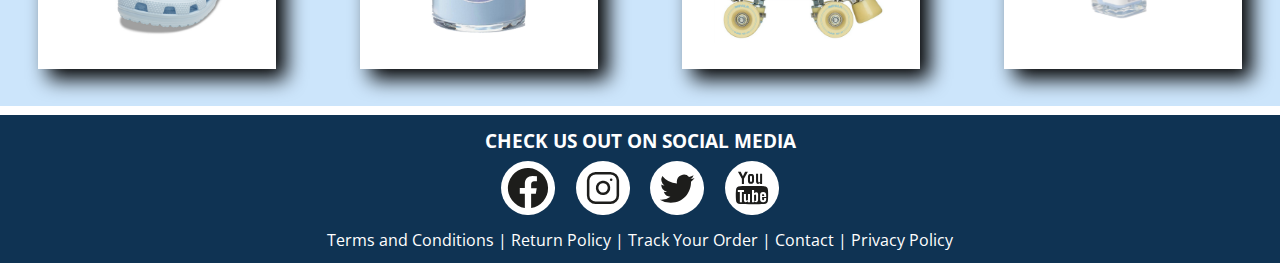
==== commit 7908da76: "Optimised" ====
--- a/index.html
+++ b/index.html
@@ -21,7 +21,11 @@
         </div>
         <div class="landing-page">
             <div class="header">
-                <p class="main-header font"> Black to Blue </p>
+                <div class="main-header font"> 
+                    <div class="word-one font"> Black </div>
+                    <div class="word-two font"> to </div>
+                    <div class="word-three font"> Blue </div>
+                </div>
                 <a href="#shades-of-blue" class="sub-header font"> choose your shade of blue </a>
             </div>
         </div>
--- a/reusables.css
+++ b/reusables.css
@@ -39,6 +39,20 @@
 }
 
 /* NAVIGATION BAR */
+.word-one,
+.word-two,
+.word-three {
+  display: inline-block;
+}
+
+.word-one {
+  margin-right: 1.8%;
+}
+
+.word-two {
+  margin-right: 1.2%;
+}
+
 .navigation {
   background: var(--gradient);
   display: flex;
@@ -53,7 +67,7 @@
   display: flex;
   align-items: center;
   float: left;
-  padding-left: 0.7vw;
+  padding-left: 1vw;
 }
 
 .navigation-center {
@@ -66,12 +80,12 @@
 }
 
 .navigation-right {
-  justify-content: end;
+  display: flex;
+  justify-content: flex-end;
   width: 25%;
-  display: flex;
-  align-items: center;
-  column-gap: 0.7vw;
-  padding-right: 0.7vw;
+  align-items: center;
+  column-gap: 1vw;
+  padding-right: 1vw;
 }
 
 .upper-icon {
@@ -177,6 +191,14 @@
     padding: 1.3vh 3vw 1.3vh;
   }
 
+  .navigation {
+    height: 7vh;
+  }
+
+  .navigation-left {
+    padding-left: 1.7vw;
+  }
+
   .navigation-right {
     column-gap: 1.7vw;
     padding-right: 1.7vw;
--- a/index.css
+++ b/index.css
@@ -192,7 +192,7 @@
 /* TABLET AND MOBILE OPTIMISED */
 @media (max-width: 768px) {
   .landing-page {
-    height: 40vh;
+    height: 35vh;
   }
 
   #shades-of-blue {
@@ -243,6 +243,10 @@
 }
 
 @media (max-width: 425px) {
+  .landing-page {
+    height: 25vh;
+  }
+
   .products-in-shade {
     display: grid;
     grid-template-columns: repeat(2, 1fr);
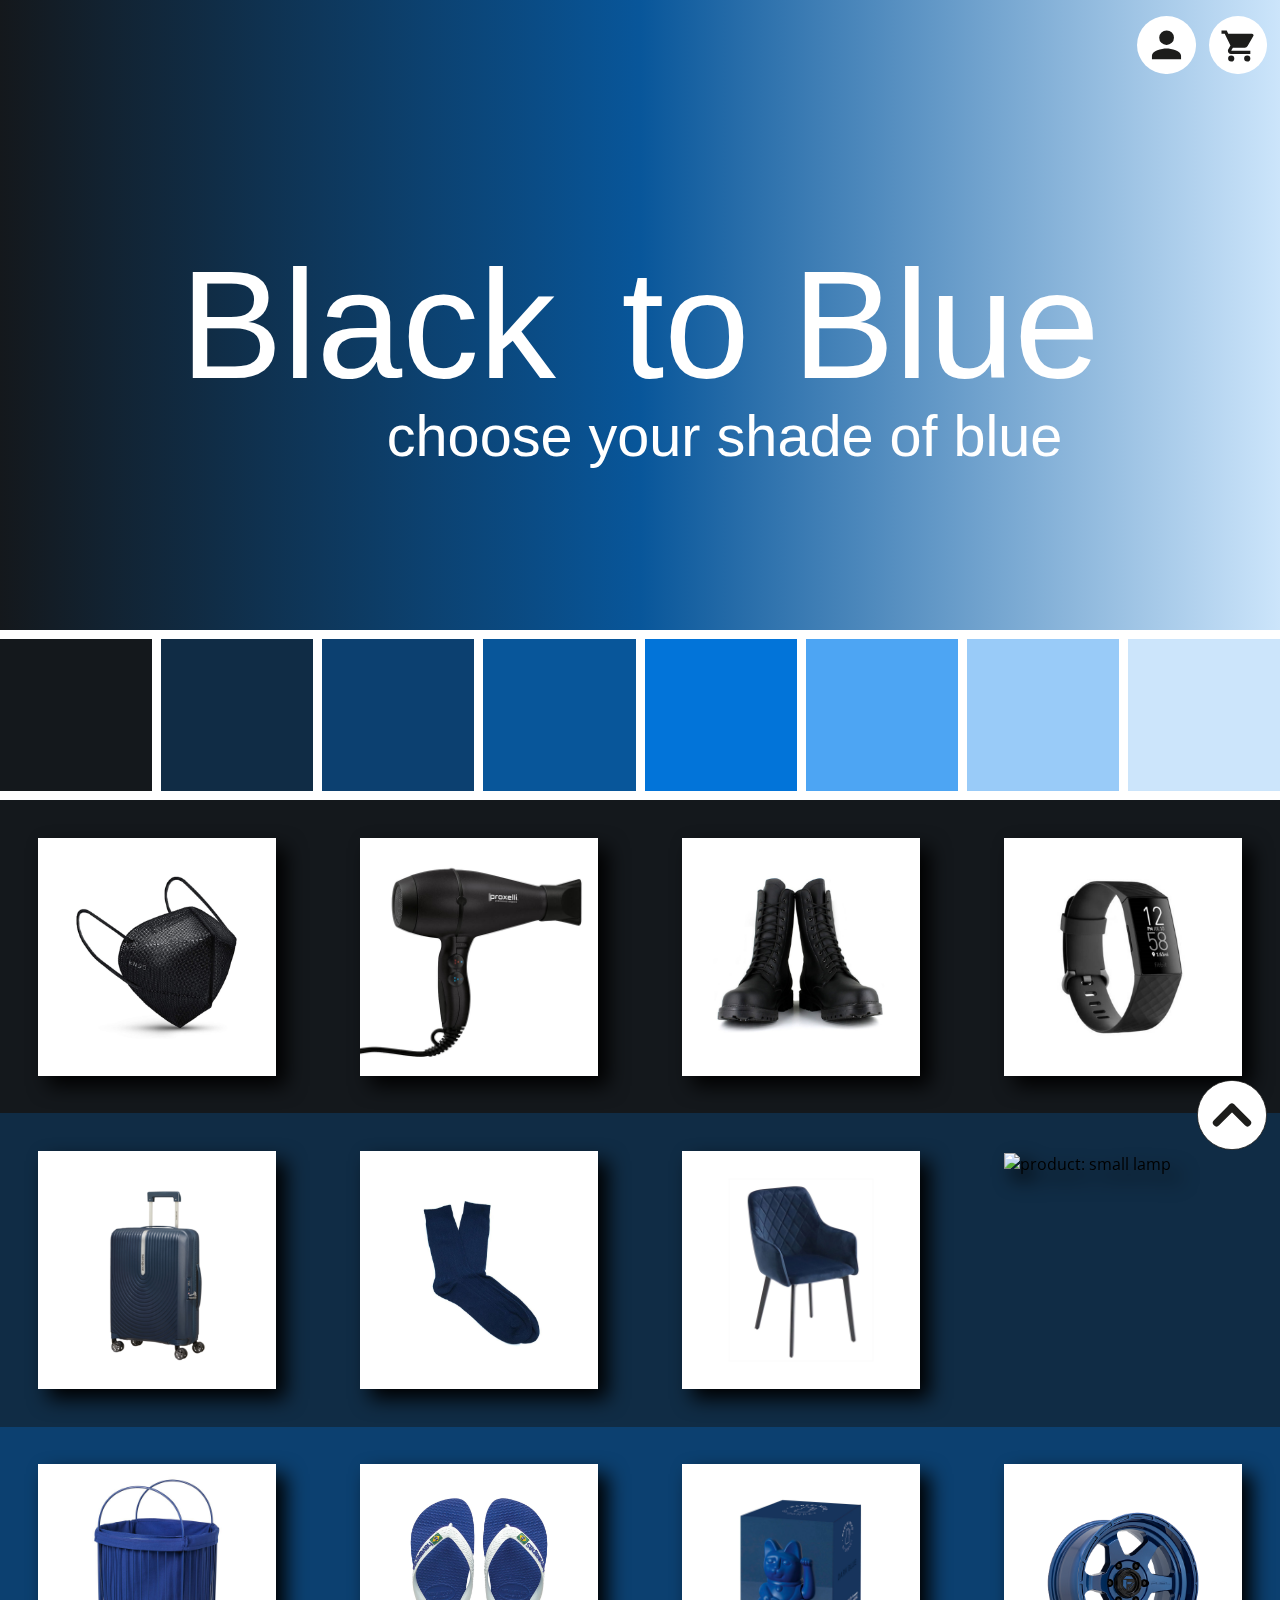
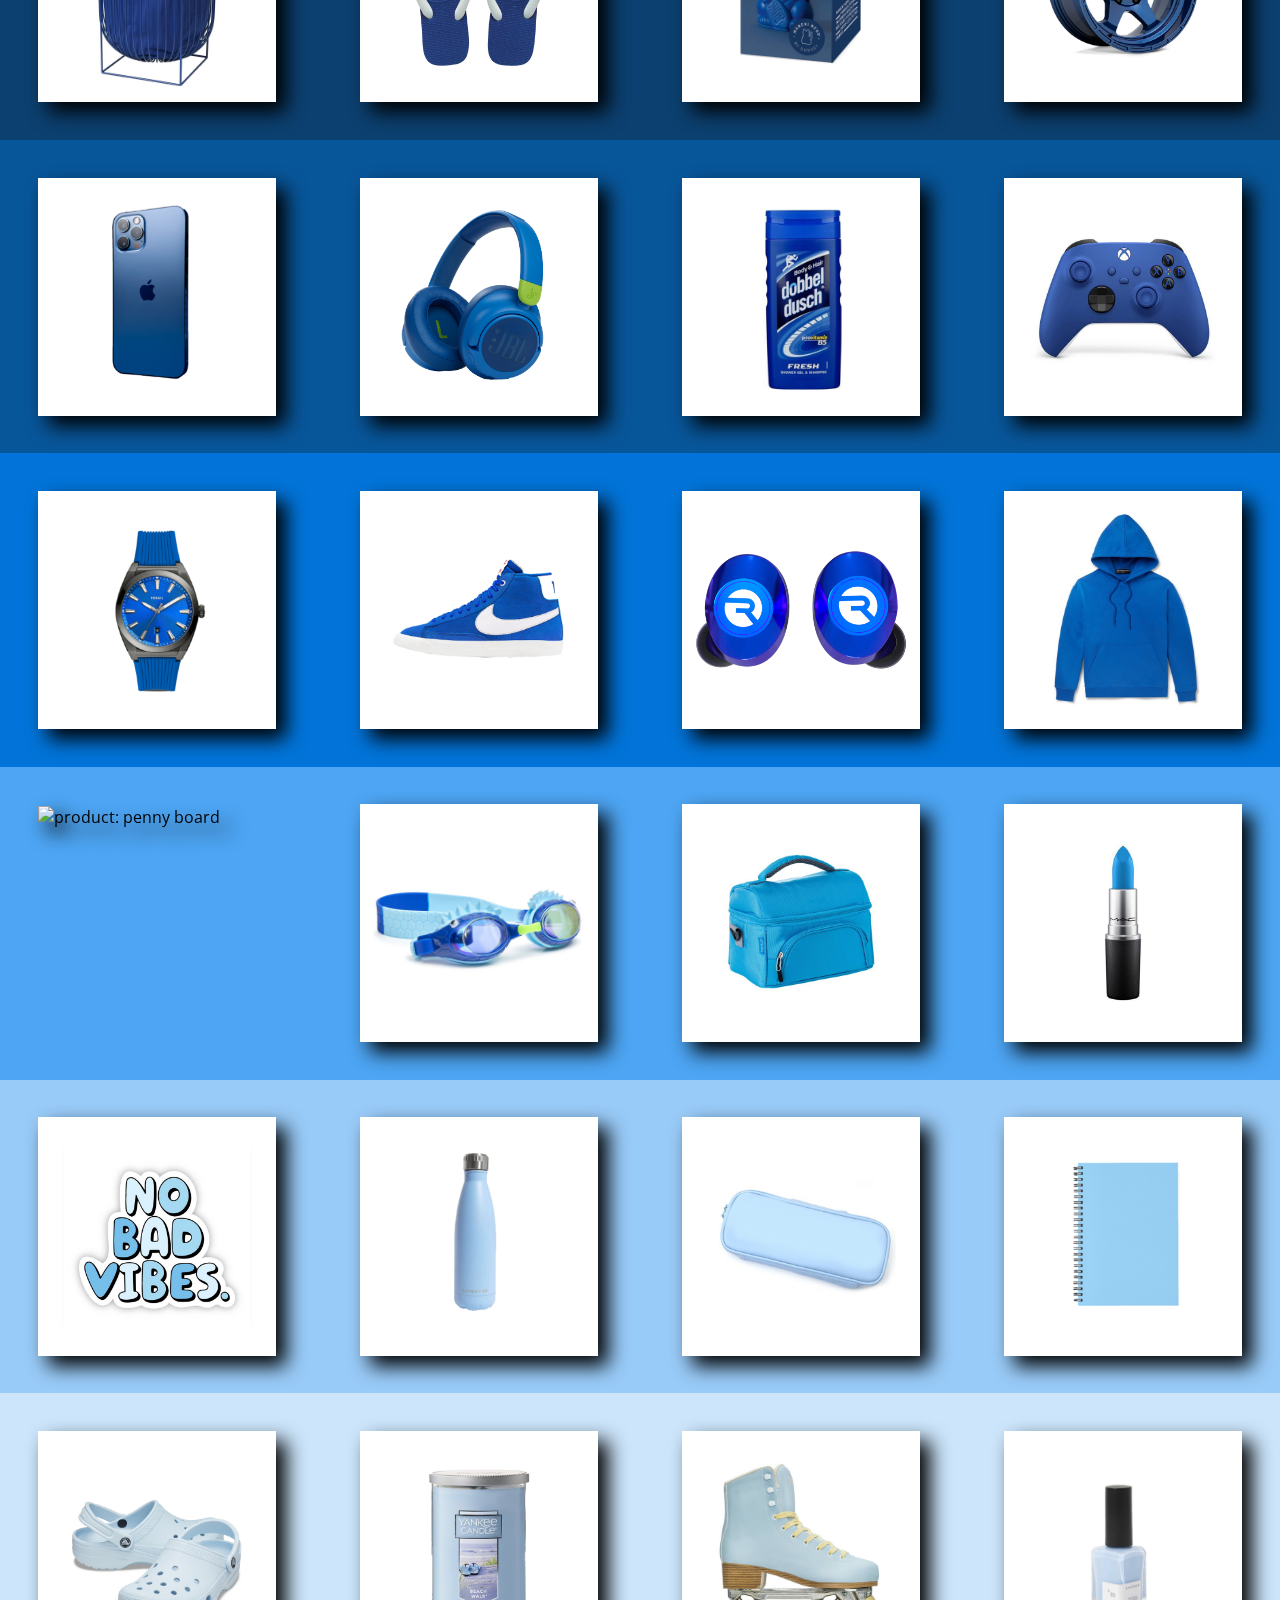
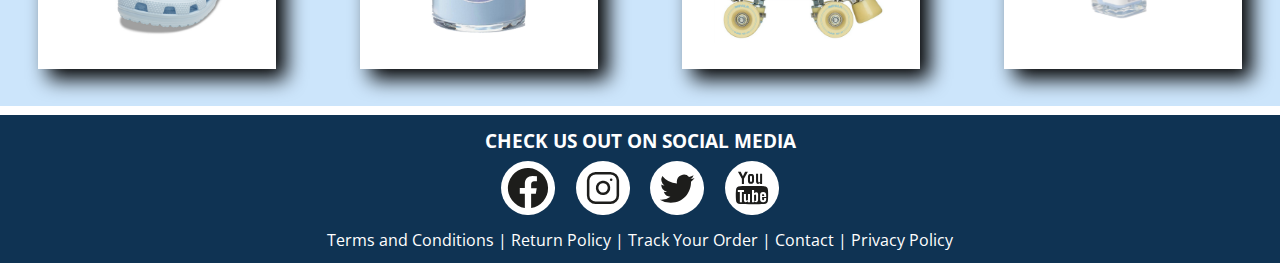
==== commit 2bda2b57: "Changes" ====
--- a/index.html
+++ b/index.html
@@ -22,9 +22,9 @@
         <div class="landing-page">
             <div class="header">
                 <div class="main-header font"> 
-                    <div class="word-one font"> Black </div>
-                    <div class="word-two font"> to </div>
-                    <div class="word-three font"> Blue </div>
+                    <div class="header-word-one font"> Black </div>
+                    <div class="header-word-two font"> to </div>
+                    <div class="header-word-three font"> Blue </div>
                 </div>
                 <a href="#shades-of-blue" class="sub-header font"> choose your shade of blue </a>
             </div>
@@ -41,7 +41,7 @@
         </div>
         <div class="products-in-shade" id="products-in-shade-01">
             <div class="product"><img class="product-image" src="Products/shade-01-product-01.png" alt="product: face mask"></div>
-            <div class="product"><img class="product-image" src="Products/shade-01-product-02.png" alt="product: vase"></div>
+            <div class="product"><img class="product-image" src="Products/shade-01-product-02.jpg" alt="product: hair dryer"></div>
             <div class="product"><img class="product-image" src="Products/shade-01-product-03.png" alt="product: military shoes"></div>
             <div class="product"><img class="product-image" src="Products/shade-01-product-04.png" alt="product: smartwatch"></div>
         </div>
--- a/reusables.css
+++ b/reusables.css
@@ -63,7 +63,7 @@
 }
 
 .navigation-left {
-  width: 25%;
+  width: 20%;
   display: flex;
   align-items: center;
   float: left;
@@ -71,7 +71,7 @@
 }
 
 .navigation-center {
-  width: 50%;
+  width: 60%;
   display: flex;
   align-items: center;
   justify-content: center;
@@ -82,7 +82,7 @@
 .navigation-right {
   display: flex;
   justify-content: flex-end;
-  width: 25%;
+  width: 20%;
   align-items: center;
   column-gap: 1vw;
   padding-right: 1vw;
@@ -154,6 +154,10 @@
   font-size: 2.4vh;
 }
 
+.button:hover {
+  transform: scale(1.1);
+}
+
 /* TABLET AND MOBILE OPTIMISED */
 @media (max-width: 768px) and (orientation: landscape) {
   .footer-connect {
@@ -164,12 +168,20 @@
     font-size: 0.9em;
   }
 
+  .footer-icon {
+    padding: 0.8vh 1.3vw 0.8vh;
+  }
+
   .upper-icon {
     height: 6vh;
   }
 
-  .footer-icon {
-    padding: 0.8vh 1.3vw 0.8vh;
+  .word-one {
+    margin-right: 5%;
+  }
+
+  .word-two {
+    margin-right: 2.4%;
   }
 }
 
@@ -183,14 +195,6 @@
     margin-bottom: 1.5vw;
   }
 
-  .footer-connect {
-    font-size: 1em;
-  }
-
-  .footer-icon {
-    padding: 1.3vh 3vw 1.3vh;
-  }
-
   .navigation {
     height: 7vh;
   }
@@ -212,6 +216,22 @@
     height: 4vh;
   }
 
+  .word-one {
+    margin-right: 5%;
+  }
+
+  .word-two {
+    margin-right: 2.4%;
+  }
+
+  .footer-connect {
+    font-size: 1em;
+  }
+
+  .footer-icon {
+    padding: 1.3vh 3vw 1.3vh;
+  }
+
   .button {
     width: 60vw;
   }
--- a/index.css
+++ b/index.css
@@ -54,6 +54,16 @@
   color: white;
   font-size: 12vw;
   line-height: 1em;
+}
+
+.header-word-one,
+.header-word-two,
+.header-word-three {
+  display: inline-block;
+}
+
+.header-word-one {
+  margin-right: 1.8%;
 }
 
 .sub-header {
@@ -242,7 +252,7 @@
   }
 }
 
-@media (max-width: 425px) {
+@media (orientation: portrait) {
   .landing-page {
     height: 25vh;
   }
@@ -256,6 +266,10 @@
     top: 100vh;
   }
 
+  .scroll-up {
+    top: 85vh;
+  }
+
   .scroll-up-button {
     width: 15vw;
   }
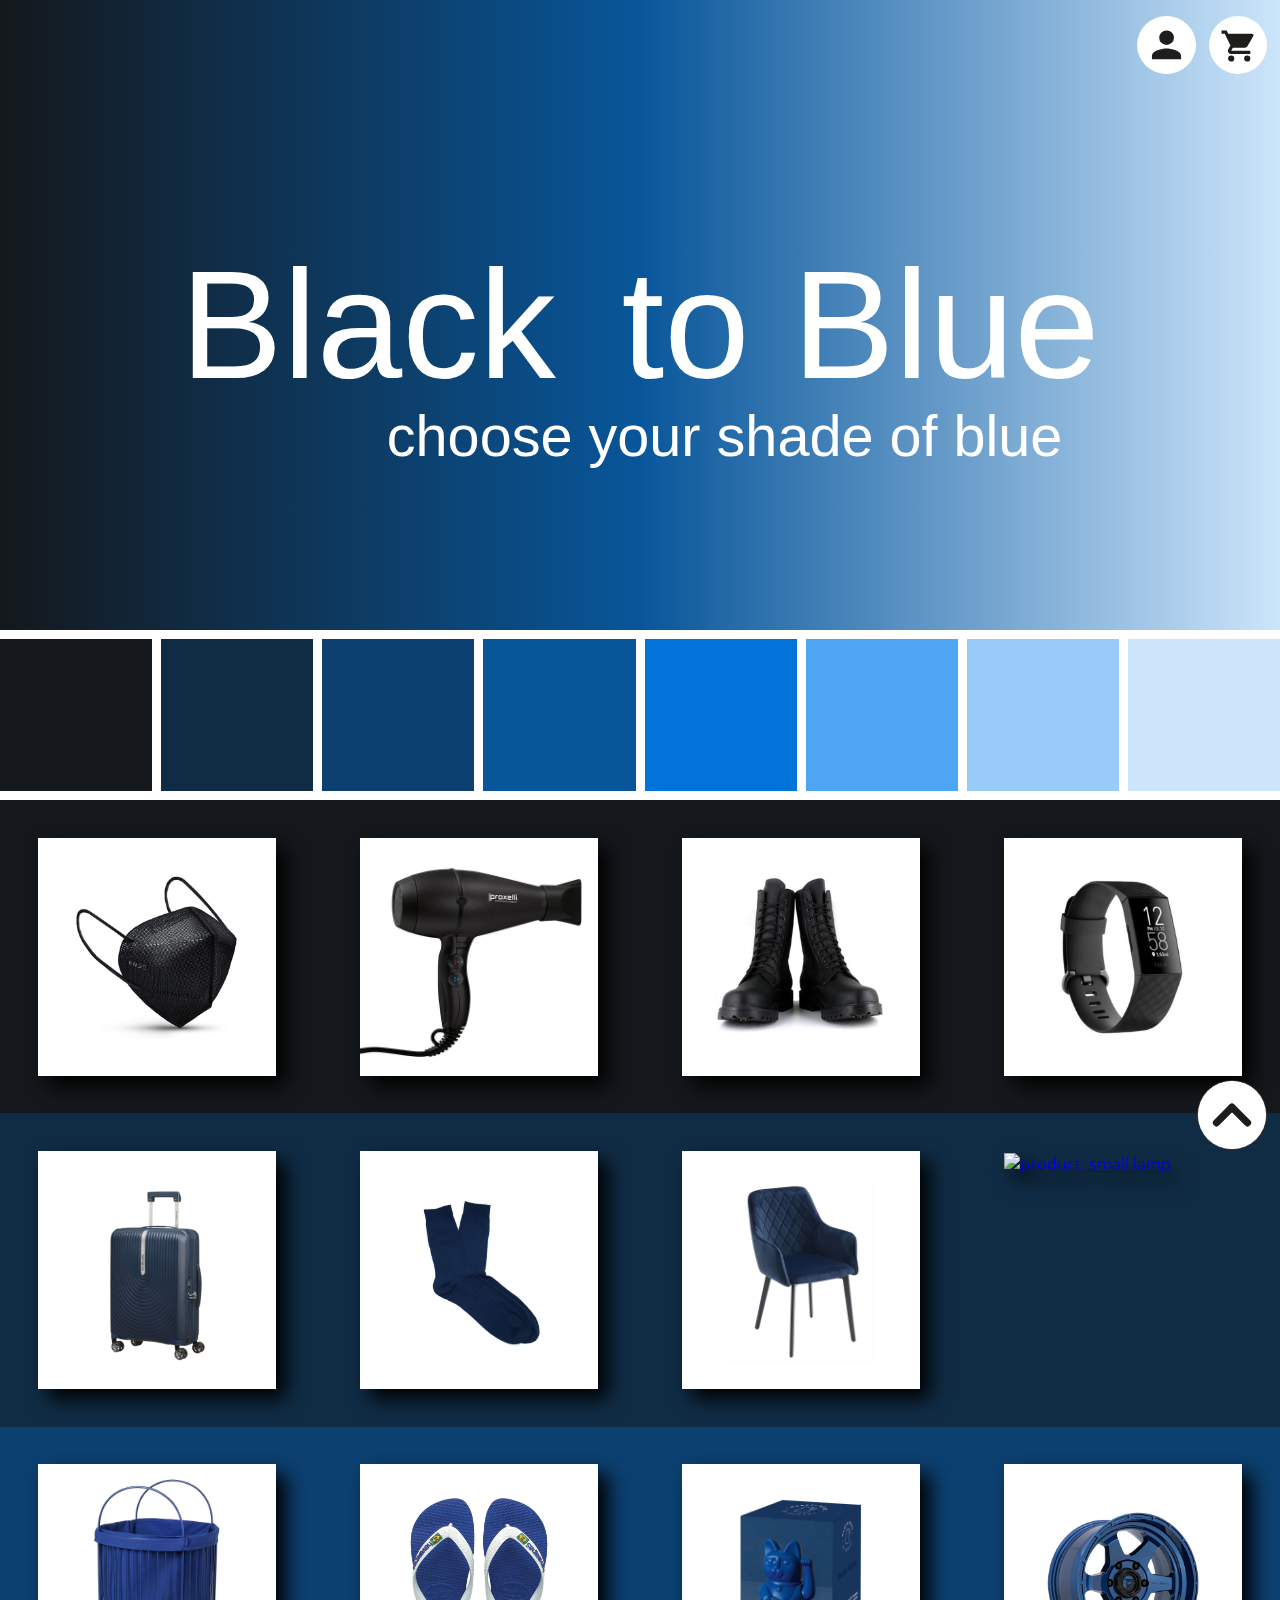
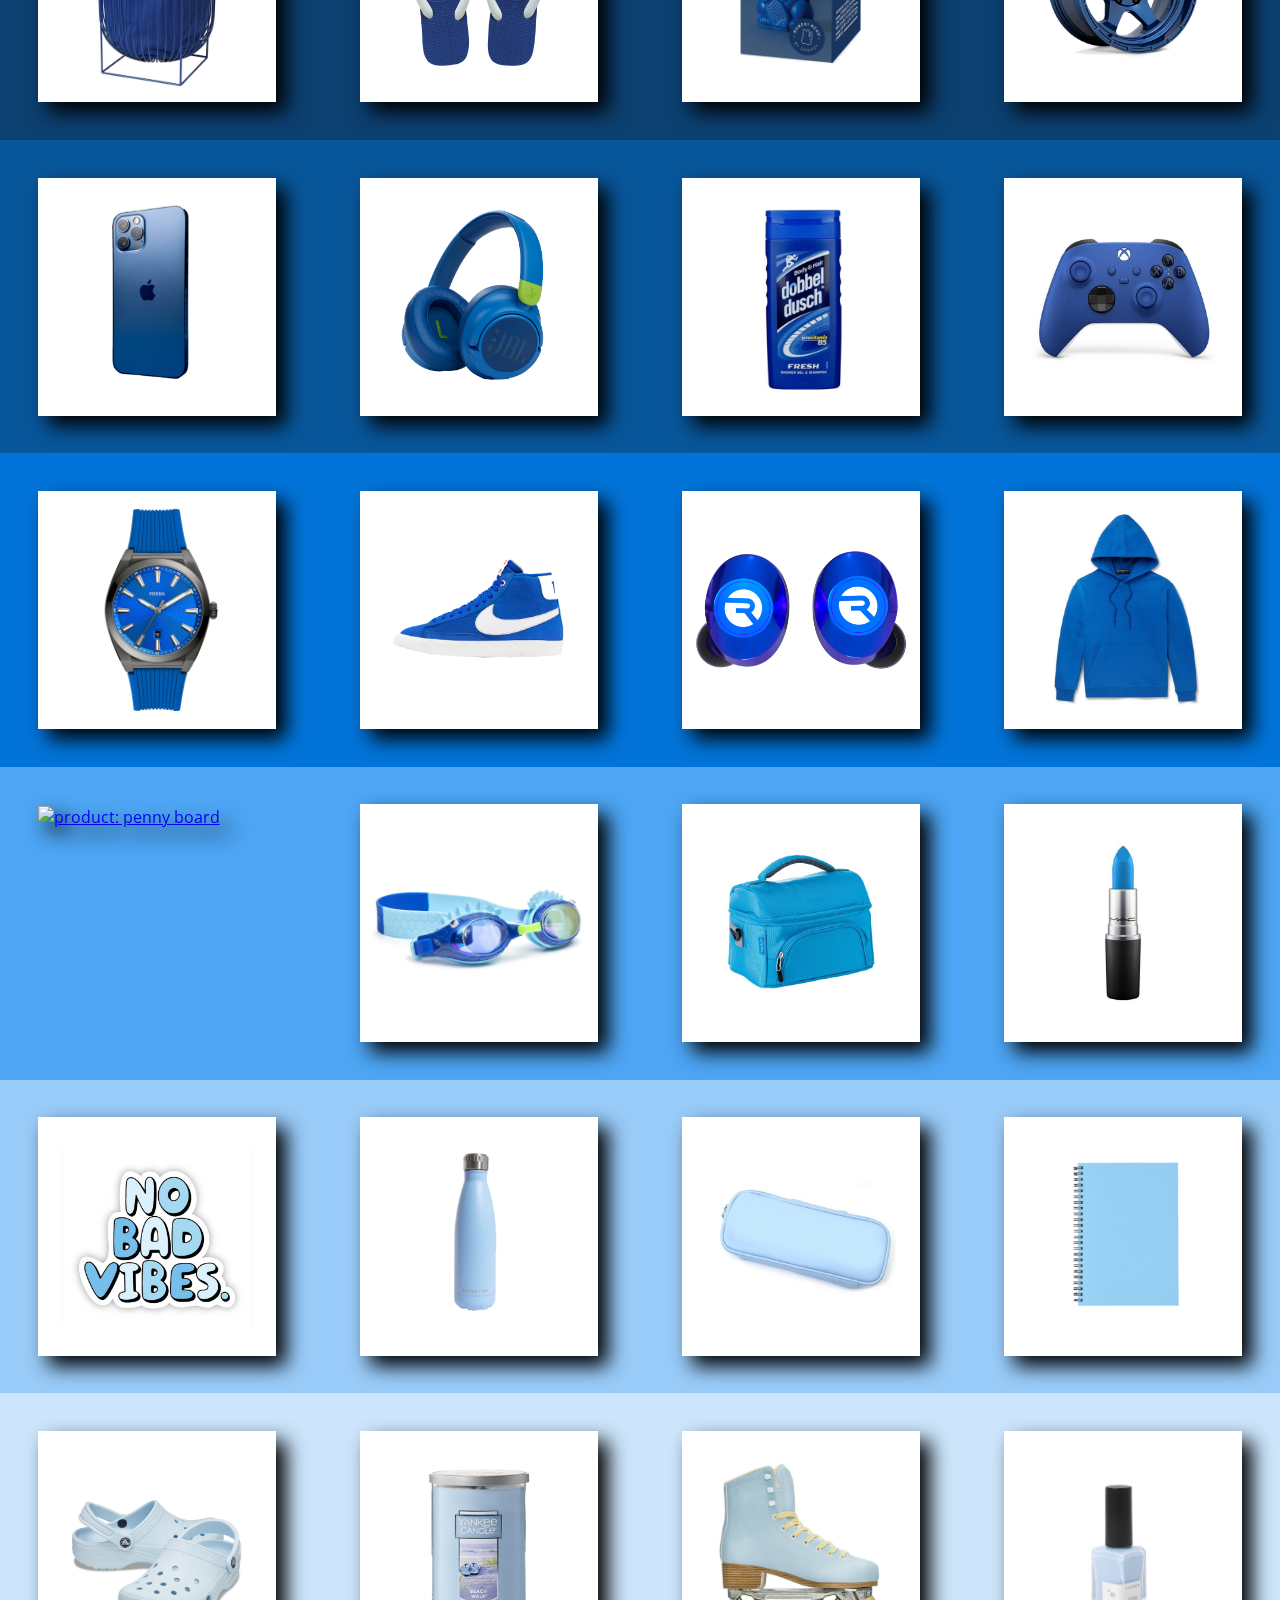
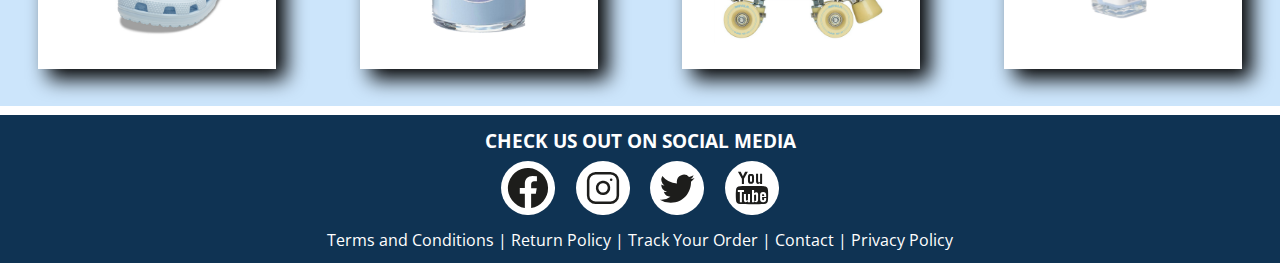
==== commit 5f5585fa: "Linking Pictures" ====
--- a/index.html
+++ b/index.html
@@ -40,56 +40,52 @@
             <div class="shade shade-08"><a class="colour-link" href="#products-in-shade-08"></a></div>
         </div>
         <div class="products-in-shade" id="products-in-shade-01">
-            <div class="product"><img class="product-image" src="Products/shade-01-product-01.png" alt="product: face mask"></div>
-            <div class="product"><img class="product-image" src="Products/shade-01-product-02.jpg" alt="product: hair dryer"></div>
-            <div class="product"><img class="product-image" src="Products/shade-01-product-03.png" alt="product: military shoes"></div>
-            <div class="product"><img class="product-image" src="Products/shade-01-product-04.png" alt="product: smartwatch"></div>
+            <div class="product"><a href="productpage.html"><img class="product-image" src="Products/shade-01-product-01.png" alt="product: face mask"></a></div>
+            <div class="product"><a href="productpage.html"><img class="product-image" src="Products/shade-01-product-02.jpg" alt="product: hair dryer"></a></div>
+            <div class="product"><a href="productpage.html"><img class="product-image" src="Products/shade-01-product-03.png" alt="product: military shoes"></a></div>
+            <div class="product"><a href="productpage.html"><img class="product-image" src="Products/shade-01-product-04.png" alt="product: smartwatch"></a></div>
         </div>
         <div class="products-in-shade" id="products-in-shade-02">
-            <div class="product"><img class="product-image" src="Products/shade-02-product-01.png" alt="product: travel suitcase"></div>
-            <div class="product"><img class="product-image" src="Products/shade-02-product-02.png" alt="product: long socks"></div>
-            <div class="product"><img class="product-image" src="Products/shade-02-product-03.png" alt="product: elegant chair"></div>
-            <div class="product"><img class="product-image" src="Products/shade-02-product-04.png" alt="product: small lamp"></div>
+            <div class="product"><a href="productpage.html"><img class="product-image" src="Products/shade-02-product-01.png" alt="product: travel suitcase"></a></div>
+            <div class="product"><a href="productpage.html"><img class="product-image" src="Products/shade-02-product-02.png" alt="product: long socks"></a></div>
+            <div class="product"><a href="productpage.html"><img class="product-image" src="Products/shade-02-product-03.png" alt="product: elegant chair"></a></div>
+            <div class="product"><a href="productpage.html"><img class="product-image" src="Products/shade-02-product-04.png" alt="product: small lamp"></a></div>
         </div>
         <div class="products-in-shade" id="products-in-shade-03">
-            <div class="product"><img class="product-image" src="Products/shade-03-product-01.png" alt="product: hamper"></div>
-            <div class="product"><img class="product-image" src="Products/shade-03-product-02.png" alt="product: flip flops"></div>
-            <div class="product"><img class="product-image" src="Products/shade-03-product-03.png" alt="product: Japanese good luck talisman"></div>
-            <div class="product"><img class="product-image" src="Products/shade-03-product-04.png" alt="product: rim"></div>
+            <div class="product"><a href="productpage.html"><img class="product-image" src="Products/shade-03-product-01.png" alt="product: hamper"></a></div>
+            <div class="product"><a href="productpage.html"><img class="product-image" src="Products/shade-03-product-02.png" alt="product: flip flops"></a></div>
+            <div class="product"><a href="productpage.html"><img class="product-image" src="Products/shade-03-product-03.png" alt="product: Japanese good luck talisman"></a></div>
+            <div class="product"><a href="productpage.html"><img class="product-image" src="Products/shade-03-product-04.png" alt="product: rim"></a></div>
         </div>
         <div class="products-in-shade" id="products-in-shade-04">
-            <div class="product"><img class="product-image" src="Products/shade-04-product-01.png" alt="product: IPhone case"></div>
-            <div class="product"><img class="product-image" src="Products/shade-04-product-02.png" alt="product: headphones"></div>
-            <div class="product"><img class="product-image" src="Products/shade-04-product-03.png" alt="product: shower gel"></div>
-            <div class="product"><img class="product-image" src="Products/shade-04-product-04.png" alt="product: XBox controller"></div>
+            <div class="product"><a href="productpage.html"><img class="product-image" src="Products/shade-04-product-01.png" alt="product: IPhone case"></a></div>
+            <div class="product"><a href="productpage.html"><img class="product-image" src="Products/shade-04-product-02.png" alt="product: headphones"></a></div>
+            <div class="product"><a href="productpage.html"><img class="product-image" src="Products/shade-04-product-03.png" alt="product: shower gel"></a></div>
+            <div class="product"><a href="productpage.html"><img class="product-image" src="Products/shade-04-product-04.png" alt="product: XBox controller"></a></div>
         </div>
         <div class="products-in-shade" id="products-in-shade-05">
-            <div class="product">
-                <a href="productpage.html">
-                    <img class="product-image" src="Products/shade-05-product-01.png" alt="product: elegant watch">
-                </a>
-            </div>
-            <div class="product"><img class="product-image" src="Products/shade-05-product-02.png" alt="product: Nike sneakers"></div>
-            <div class="product"><img class="product-image" src="Products/shade-05-product-03.png" alt="product: earbuds"></div>
-            <div class="product"><img class="product-image" src="Products/shade-05-product-04.png" alt="product: long-sleeve hoodie"></div>
+            <div class="product"><a href="productpage.html"><img class="product-image" src="Products/shade-05-product-01.png" alt="product: elegant watch"></a></div>
+            <div class="product"><a href="productpage.html"><img class="product-image" src="Products/shade-05-product-02.png" alt="product: Nike sneakers"></a></div>
+            <div class="product"><a href="productpage.html"><img class="product-image" src="Products/shade-05-product-03.png" alt="product: earbuds"></a></div>
+            <div class="product"><a href="productpage.html"><img class="product-image" src="Products/shade-05-product-04.png" alt="product: long-sleeve hoodie"></a></div>
         </div>
         <div class="products-in-shade" id="products-in-shade-06">
-            <div class="product"><img class="product-image" src="Products/shade-06-product-01.png" alt="product: penny board"></div>
-            <div class="product"><img class="product-image" src="Products/shade-06-product-02.png" alt="product: swimming goggles"></div>
-            <div class="product"><img class="product-image" src="Products/shade-06-product-03.png" alt="product: lunch bag"></div>
-            <div class="product"><img class="product-image" src="Products/shade-06-product-04.png" alt="product: lipstick"></div>
+            <div class="product"><a href="productpage.html"><img class="product-image" src="Products/shade-06-product-01.png" alt="product: penny board"></a></div>
+            <div class="product"><a href="productpage.html"><img class="product-image" src="Products/shade-06-product-02.png" alt="product: swimming goggles"></a></div>
+            <div class="product"><a href="productpage.html"><img class="product-image" src="Products/shade-06-product-03.png" alt="product: lunch bag"></a></div>
+            <div class="product"><a href="productpage.html"><img class="product-image" src="Products/shade-06-product-04.png" alt="product: lipstick"></a></div>
         </div>
         <div class="products-in-shade" id="products-in-shade-07">
-            <div class="product"><img class="product-image" src="Products/shade-07-product-01.png" alt="product: stickers"></div>
-            <div class="product"><img class="product-image" src="Products/shade-07-product-02.png" alt="product: water bottle"></div>
-            <div class="product"><img class="product-image" src="Products/shade-07-product-03.png" alt="product: pencil case"></div>
-            <div class="product"><img class="product-image" src="Products/shade-07-product-04.png" alt="product: notebook"></div>
+            <div class="product"><a href="productpage.html"><img class="product-image" src="Products/shade-07-product-01.png" alt="product: stickers"></a></div>
+            <div class="product"><a href="productpage.html"><img class="product-image" src="Products/shade-07-product-02.png" alt="product: water bottle"></a></div>
+            <div class="product"><a href="productpage.html"><img class="product-image" src="Products/shade-07-product-03.png" alt="product: pencil case"></a></div>
+            <div class="product"><a href="productpage.html"><img class="product-image" src="Products/shade-07-product-04.png" alt="product: notebook"></a></div>
         </div>
         <div class="products-in-shade" id="products-in-shade-08">
-            <div class="product"><img class="product-image" src="Products/shade-08-product-01.png" alt="product: Crocs"></div>
-            <div class="product"><img class="product-image" src="Products/shade-08-product-02.png" alt="product: Yankee Candle"></div>
-            <div class="product"><img class="product-image" src="Products/shade-08-product-03.png" alt="product: roller skates"></div>
-            <div class="product"><img class="product-image" src="Products/shade-08-product-04.png" alt="product: nail polish"></div>
+            <div class="product"><a href="productpage.html"><img class="product-image" src="Products/shade-08-product-01.png" alt="product: Crocs"></a></div>
+            <div class="product"><a href="productpage.html"><img class="product-image" src="Products/shade-08-product-02.png" alt="product: Yankee Candle"></a></div>
+            <div class="product"><a href="productpage.html"><img class="product-image" src="Products/shade-08-product-03.png" alt="product: roller skates"></a></div>
+            <div class="product"><a href="productpage.html"><img class="product-image" src="Products/shade-08-product-04.png" alt="product: nail polish"></a></div>
         </div>
         <div class="scroll-up-button-space">
             <a class="scroll-up" href="#">
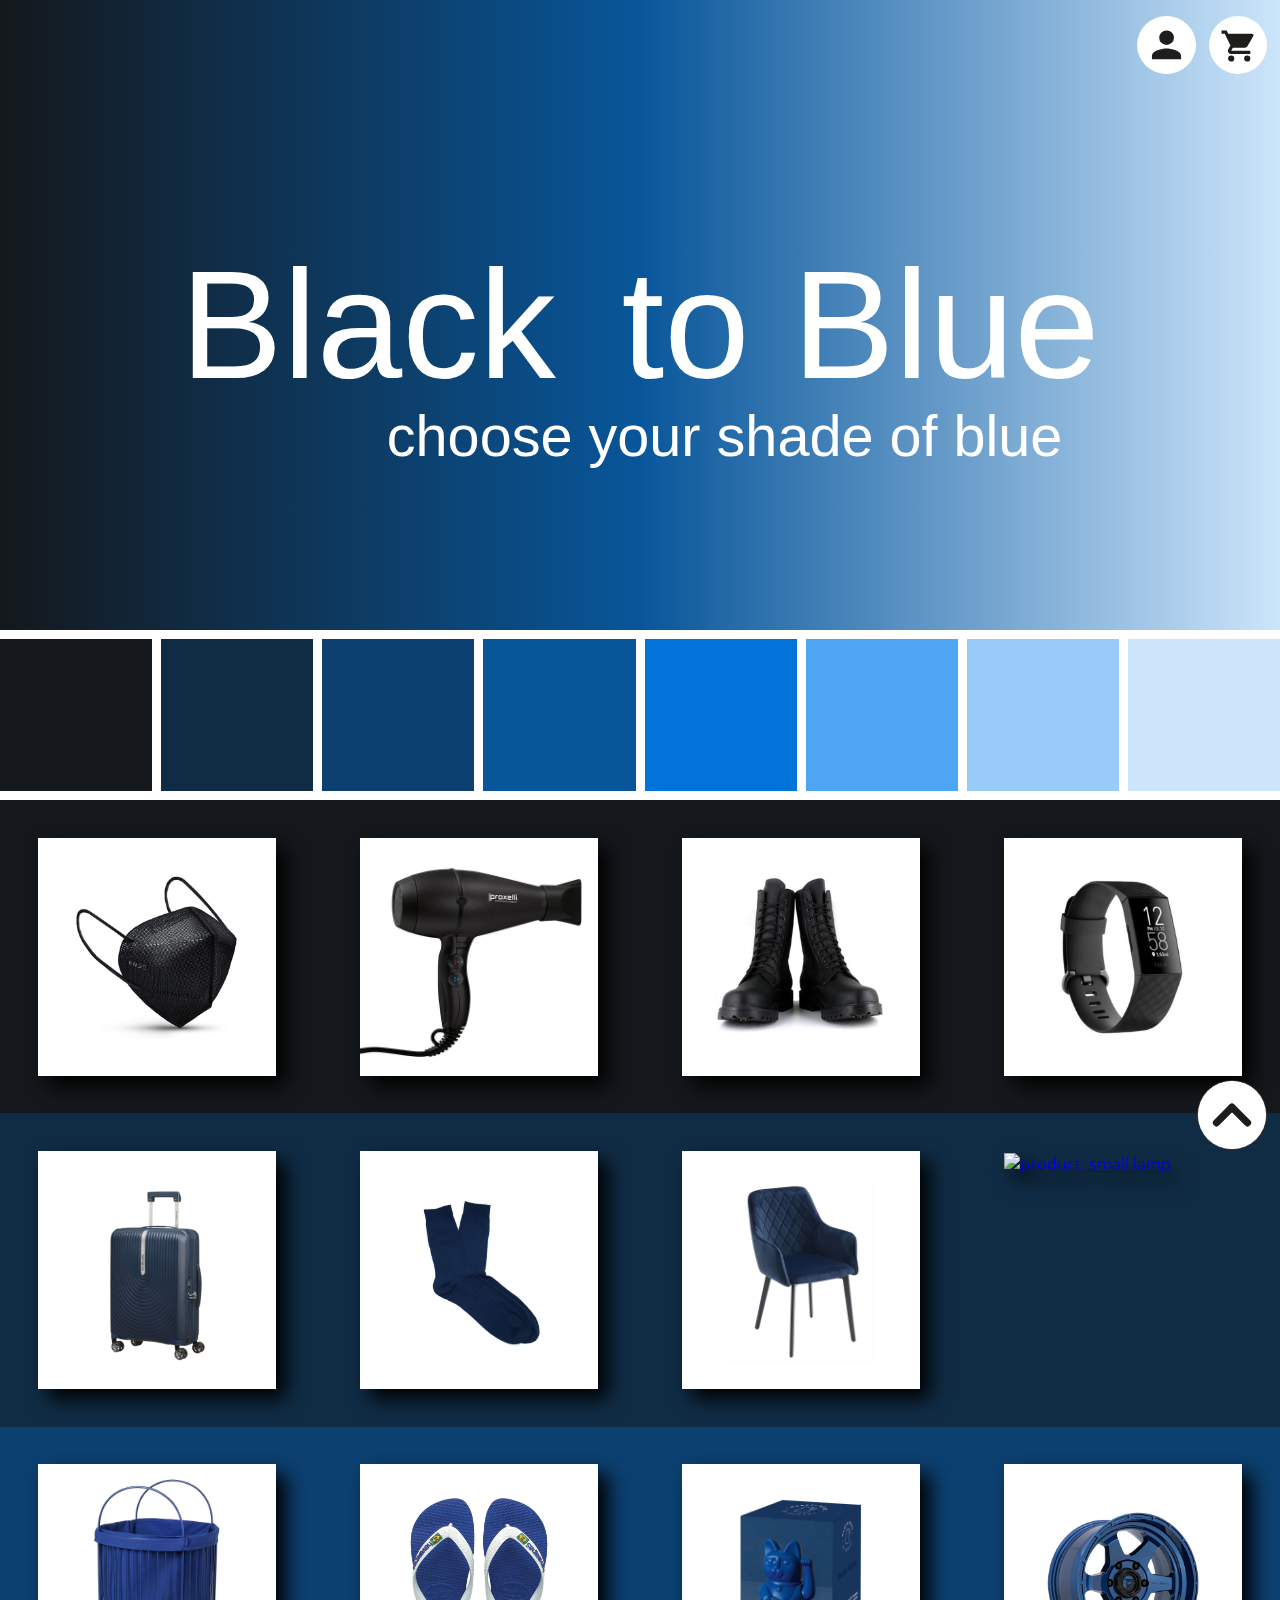
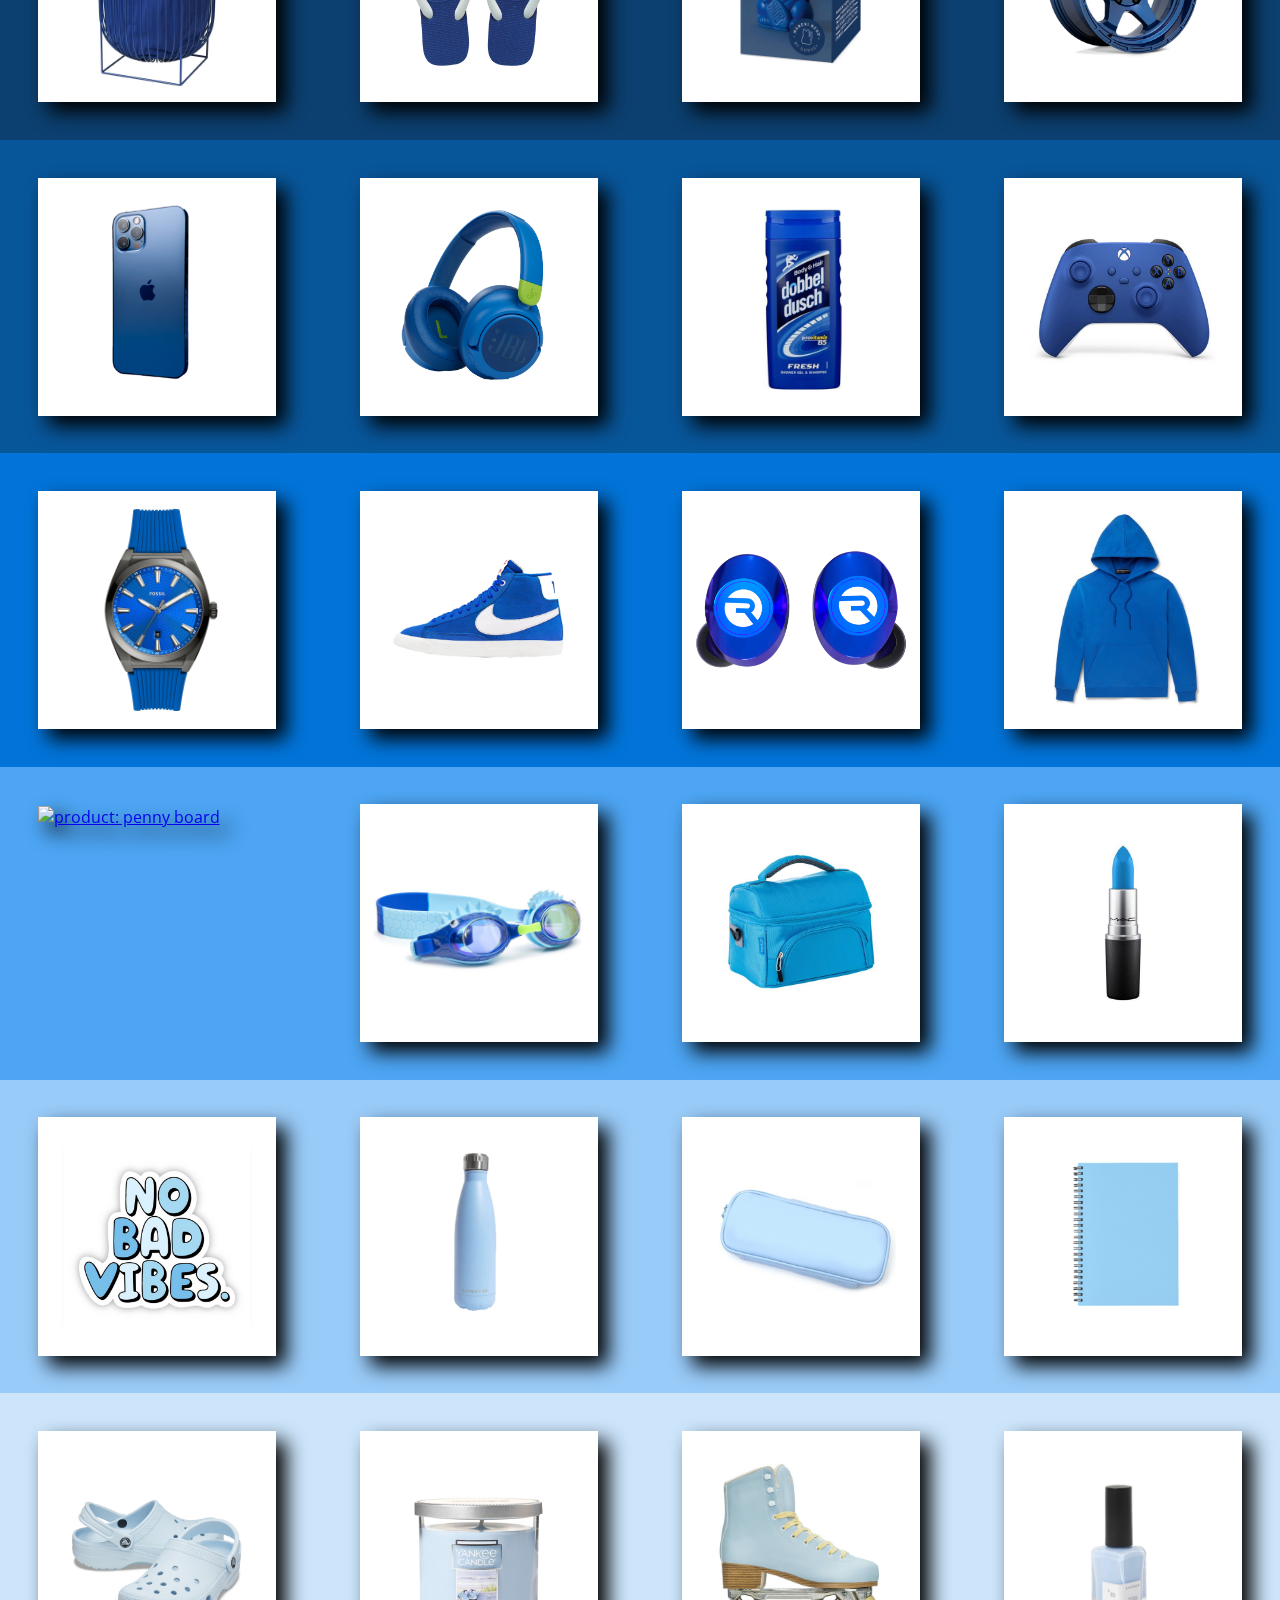
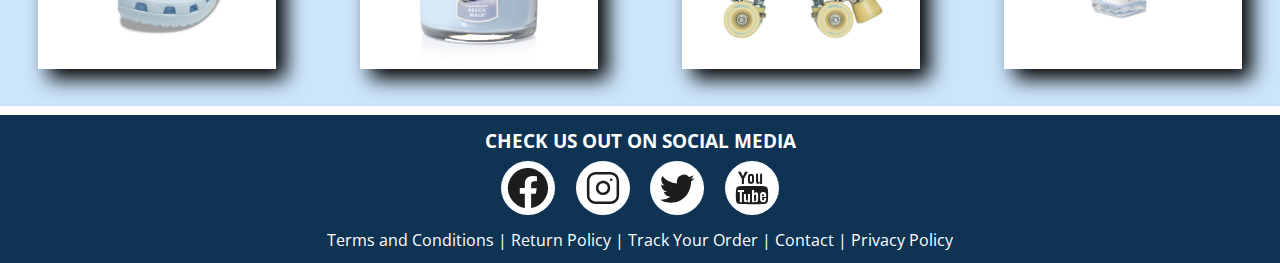
==== commit ef414344: "Candle Swap" ====
--- a/index.html
+++ b/index.html
@@ -15,8 +15,8 @@
             <div class="navigation-left"></div>
             <div class="navigation-center"></div>
             <div class="navigation-right">
-                <a href="account.html"><img class="upper-icon" src="Icons/icon-account.svg"></a>
-                <a href="shoppingcart.html"><img class="upper-icon" src="Icons/icon-shopping-cart.svg"></a>
+                <a href="account.html"><img class="upper-icon" src="Icons/icon-account.svg" alt="Profile"></a>
+                <a href="shoppingcart.html"><img class="upper-icon" src="Icons/icon-shopping-cart.svg" alt="Shopping Cart"></a>
             </div>
         </div>
         <div class="landing-page">
@@ -29,77 +29,77 @@
                 <a href="#shades-of-blue" class="sub-header font"> choose your shade of blue </a>
             </div>
         </div>
-        <div id="shades-of-blue">
-            <div class="shade shade-01"><a class="colour-link" href="#products-in-shade-01"></a></div>
-            <div class="shade shade-02"><a class="colour-link" href="#products-in-shade-02"></a></div>
-            <div class="shade shade-03"><a class="colour-link" href="#products-in-shade-03"></a></div>
-            <div class="shade shade-04"><a class="colour-link" href="#products-in-shade-04"></a></div>
-            <div class="shade shade-05"><a class="colour-link" href="#products-in-shade-05"></a></div>
-            <div class="shade shade-06"><a class="colour-link" href="#products-in-shade-06"></a></div>
-            <div class="shade shade-07"><a class="colour-link" href="#products-in-shade-07"></a></div>
-            <div class="shade shade-08"><a class="colour-link" href="#products-in-shade-08"></a></div>
+        <div id="shades-of-blue"  alt="Choose Your Shade of Blue">
+            <div class="shade shade-01"><a class="colour-link" href="#products-in-shade-01" alt="Black Products"></a></div>
+            <div class="shade shade-02"><a class="colour-link" href="#products-in-shade-02" alt="Elephant Blue Products"></a></div>
+            <div class="shade shade-03"><a class="colour-link" href="#products-in-shade-03" alt="Regal Blue Products"></a></div>
+            <div class="shade shade-04"><a class="colour-link" href="#products-in-shade-04" alt="Medium Electric Blue Products"></a></div>
+            <div class="shade shade-05"><a class="colour-link" href="#products-in-shade-05" alt="Science Blue Products"></a></div>
+            <div class="shade shade-06"><a class="colour-link" href="#products-in-shade-06" alt="Butterfly Blue Products"></a></div>
+            <div class="shade shade-07"><a class="colour-link" href="#products-in-shade-07" alt="Light Cornflower Blue Products"></a></div>
+            <div class="shade shade-08"><a class="colour-link" href="#products-in-shade-08" alt="Hawkes Blue Products"></a></div>
         </div>
-        <div class="products-in-shade" id="products-in-shade-01">
+        <div class="products-in-shade" id="products-in-shade-01"  alt="Black Products">
             <div class="product"><a href="productpage.html"><img class="product-image" src="Products/shade-01-product-01.png" alt="product: face mask"></a></div>
             <div class="product"><a href="productpage.html"><img class="product-image" src="Products/shade-01-product-02.jpg" alt="product: hair dryer"></a></div>
             <div class="product"><a href="productpage.html"><img class="product-image" src="Products/shade-01-product-03.png" alt="product: military shoes"></a></div>
             <div class="product"><a href="productpage.html"><img class="product-image" src="Products/shade-01-product-04.png" alt="product: smartwatch"></a></div>
         </div>
-        <div class="products-in-shade" id="products-in-shade-02">
+        <div class="products-in-shade" id="products-in-shade-02"  alt="Elephant Blue Products">
             <div class="product"><a href="productpage.html"><img class="product-image" src="Products/shade-02-product-01.png" alt="product: travel suitcase"></a></div>
             <div class="product"><a href="productpage.html"><img class="product-image" src="Products/shade-02-product-02.png" alt="product: long socks"></a></div>
             <div class="product"><a href="productpage.html"><img class="product-image" src="Products/shade-02-product-03.png" alt="product: elegant chair"></a></div>
             <div class="product"><a href="productpage.html"><img class="product-image" src="Products/shade-02-product-04.png" alt="product: small lamp"></a></div>
         </div>
-        <div class="products-in-shade" id="products-in-shade-03">
+        <div class="products-in-shade" id="products-in-shade-03" alt="Regal Blue Products">
             <div class="product"><a href="productpage.html"><img class="product-image" src="Products/shade-03-product-01.png" alt="product: hamper"></a></div>
             <div class="product"><a href="productpage.html"><img class="product-image" src="Products/shade-03-product-02.png" alt="product: flip flops"></a></div>
             <div class="product"><a href="productpage.html"><img class="product-image" src="Products/shade-03-product-03.png" alt="product: Japanese good luck talisman"></a></div>
             <div class="product"><a href="productpage.html"><img class="product-image" src="Products/shade-03-product-04.png" alt="product: rim"></a></div>
         </div>
-        <div class="products-in-shade" id="products-in-shade-04">
+        <div class="products-in-shade" id="products-in-shade-04" alt="Medium Electric Blue Products">
             <div class="product"><a href="productpage.html"><img class="product-image" src="Products/shade-04-product-01.png" alt="product: IPhone case"></a></div>
             <div class="product"><a href="productpage.html"><img class="product-image" src="Products/shade-04-product-02.png" alt="product: headphones"></a></div>
             <div class="product"><a href="productpage.html"><img class="product-image" src="Products/shade-04-product-03.png" alt="product: shower gel"></a></div>
             <div class="product"><a href="productpage.html"><img class="product-image" src="Products/shade-04-product-04.png" alt="product: XBox controller"></a></div>
         </div>
-        <div class="products-in-shade" id="products-in-shade-05">
+        <div class="products-in-shade" id="products-in-shade-05" alt="Science Blue Products">
             <div class="product"><a href="productpage.html"><img class="product-image" src="Products/shade-05-product-01.png" alt="product: elegant watch"></a></div>
             <div class="product"><a href="productpage.html"><img class="product-image" src="Products/shade-05-product-02.png" alt="product: Nike sneakers"></a></div>
             <div class="product"><a href="productpage.html"><img class="product-image" src="Products/shade-05-product-03.png" alt="product: earbuds"></a></div>
             <div class="product"><a href="productpage.html"><img class="product-image" src="Products/shade-05-product-04.png" alt="product: long-sleeve hoodie"></a></div>
         </div>
-        <div class="products-in-shade" id="products-in-shade-06">
+        <div class="products-in-shade" id="products-in-shade-06" alt="Butterfly Blue Products">
             <div class="product"><a href="productpage.html"><img class="product-image" src="Products/shade-06-product-01.png" alt="product: penny board"></a></div>
             <div class="product"><a href="productpage.html"><img class="product-image" src="Products/shade-06-product-02.png" alt="product: swimming goggles"></a></div>
             <div class="product"><a href="productpage.html"><img class="product-image" src="Products/shade-06-product-03.png" alt="product: lunch bag"></a></div>
             <div class="product"><a href="productpage.html"><img class="product-image" src="Products/shade-06-product-04.png" alt="product: lipstick"></a></div>
         </div>
-        <div class="products-in-shade" id="products-in-shade-07">
+        <div class="products-in-shade" id="products-in-shade-07" alt="Light Cornflower Blue Products">
             <div class="product"><a href="productpage.html"><img class="product-image" src="Products/shade-07-product-01.png" alt="product: stickers"></a></div>
             <div class="product"><a href="productpage.html"><img class="product-image" src="Products/shade-07-product-02.png" alt="product: water bottle"></a></div>
             <div class="product"><a href="productpage.html"><img class="product-image" src="Products/shade-07-product-03.png" alt="product: pencil case"></a></div>
             <div class="product"><a href="productpage.html"><img class="product-image" src="Products/shade-07-product-04.png" alt="product: notebook"></a></div>
         </div>
-        <div class="products-in-shade" id="products-in-shade-08">
+        <div class="products-in-shade" id="products-in-shade-08" alt="Hawkes Blue Products">
             <div class="product"><a href="productpage.html"><img class="product-image" src="Products/shade-08-product-01.png" alt="product: Crocs"></a></div>
-            <div class="product"><a href="productpage.html"><img class="product-image" src="Products/shade-08-product-02.png" alt="product: Yankee Candle"></a></div>
+            <div class="product"><a href="productpage.html"><img class="product-image" src="Products/shade-08-product-02.jpg" alt="product: Yankee Candle"></a></div>
             <div class="product"><a href="productpage.html"><img class="product-image" src="Products/shade-08-product-03.png" alt="product: roller skates"></a></div>
             <div class="product"><a href="productpage.html"><img class="product-image" src="Products/shade-08-product-04.png" alt="product: nail polish"></a></div>
         </div>
         <div class="scroll-up-button-space">
             <a class="scroll-up" href="#">
-                <img class="scroll-up-button" src="Icons/icon-scroll-up.svg">
+                <img class="scroll-up-button" src="Icons/icon-scroll-up.svg"  alt="Scroll To Top Button">
             </a>
         </div>
     </main>
     <footer>
         <p class="footer-text footer-connect"> CHECK US OUT ON SOCIAL MEDIA </p>
         <div class="footer-icons">
-            <img class="footer-icon" src="Icons/icon-footer-facebook.svg">
-            <img class="footer-icon" src="Icons/icon-footer-instagram.svg">
-            <img class="footer-icon" src="Icons/icon-footer-twitter.svg">
-            <img class="footer-icon" src="Icons/icon-footer-youtube.svg">
+            <img class="footer-icon" src="Icons/icon-footer-facebook.svg"  alt="Facebook">
+            <img class="footer-icon" src="Icons/icon-footer-instagram.svg"  alt="Instagram">
+            <img class="footer-icon" src="Icons/icon-footer-twitter.svg"  alt="Twitter">
+            <img class="footer-icon" src="Icons/icon-footer-youtube.svg"  alt="Youtube">
         </div>
         <p class="footer-text footer-links"> Terms and Conditions | Return Policy | Track Your Order | Contact | Privacy Policy </p>
     </footer>
--- a/index.css
+++ b/index.css
@@ -253,6 +253,44 @@
 }
 
 @media (orientation: portrait) {
+  #shades-of-blue {
+    grid-template-columns: repeat(4, 1fr);
+    grid-template-rows: repeat(2, 1fr);
+    grid-row-gap: 0.7vw;
+  }
+
+  .shade-01 {
+    grid-area: 1 / 1 / 2 / 2;
+  }
+
+  .shade-02 {
+    grid-area: 2 / 1 / 3 / 2;
+  }
+
+  .shade-03 {
+    grid-area: 1 / 2 / 2 / 3;
+  }
+
+  .shade-04 {
+    grid-area: 2 / 2 / 3 / 3;
+  }
+
+  .shade-05 {
+    grid-area: 1 / 3 / 2 / 4;
+  }
+
+  .shade-06 {
+    grid-area: 2 / 3 / 3 / 4;
+  }
+
+  .shade-07 {
+    grid-area: 1 / 4 / 2 / 5;
+  }
+
+  .shade-08 {
+    grid-area: 2 / 4 / 3 / 5;
+  }
+
   .landing-page {
     height: 25vh;
   }
